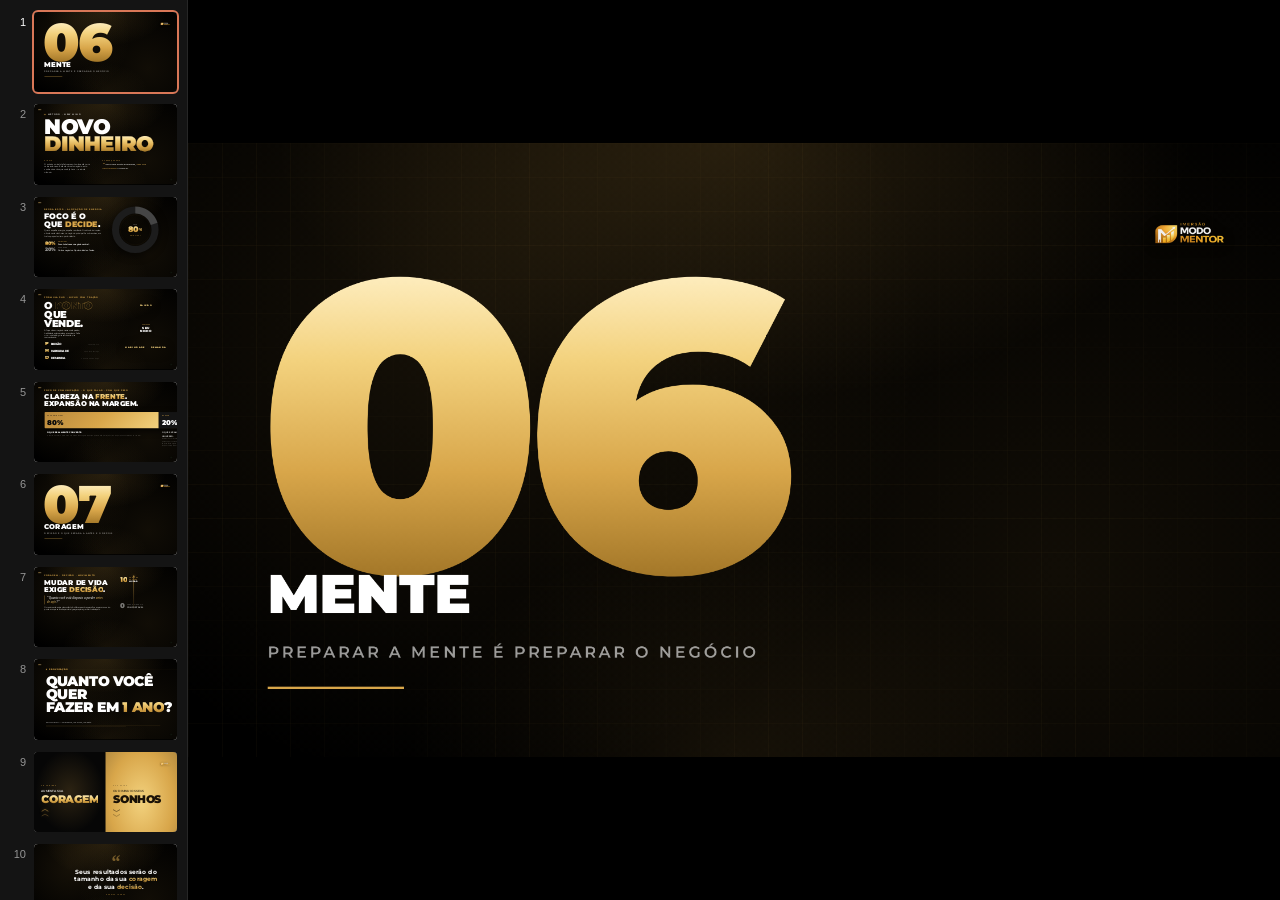
==== Modo Mentor - Bloco Mente e Coragem.html @ c2dcf956 "feat: migra para novo formato Canva (42 slides, raiz plana) - Novo deck principal: Modo Mentor - Dec" ====
<!doctype html>
<html lang="pt-br" data-brand="modo">
<head>
  <meta charset="utf-8">
  <meta name="viewport" content="width=device-width, initial-scale=1">
  <title>Modo Mentor · Bloco Mente + Coragem</title>
  <link rel="stylesheet" href="colors_and_type.css">
  <link rel="stylesheet" href="base-styles.css">
  <link rel="stylesheet" href="extra-styles.css">
  <script src="deck-stage.js"></script>
</head>
<body>

<deck-stage>

  <!-- ============================================================
       01 · SECTION DIVIDER 06 — MENTE
       ============================================================ -->
  <section class="section-div section-div-06" data-label="01 Mente — Divisor">
    <div class="bg-stage"></div>
    <div class="bg-circuit"></div>
    <div class="s-inner">
      <div class="num">06</div>
      <h2 class="label">MENTE</h2>
      <div class="sub">PREPARAR A MENTE É PREPARAR O NEGÓCIO</div>
      <div class="rule"></div>
    </div>
    <div class="chrome">
      <img class="chrome-mm" src="assets/logo-modo-mentor-transparent.png" alt="Modo Mentor">
      <img class="chrome-rt" src="assets/logo-rt-transparent.png" alt="RT">
    </div>
  </section>

  <!-- ============================================================
       02 · MÉTODO NEW MIND — type-led concept
       ============================================================ -->
  <section class="newmind" data-label="02 Método NEW MIND">
    <div class="bg-stage"></div>
    <div class="bg-circuit"></div>
    <div class="s-inner">
      <div class="stack">
        <div class="label-row">
          <span class="pip"></span>
          <span class="lab">MÉTODO · NEW MIND</span>
        </div>
        <h1 class="display">
          <span class="a">NOVO</span>
          <span class="b">DINHEIRO</span>
        </h1>
        <div class="meta">
          <div class="col">
            <span class="h">A IDEIA</span>
            <p>O próximo nível de faturamento não está num mercado novo. Está dentro do negócio e do conhecimento que você já tem — e ainda não viu.</p>
          </div>
          <div class="col">
            <span class="h">A FRASE QUE GUIA</span>
            <div class="quote">Para uma mente preparada, <span class="gold">tudo vira oportunidade</span> e negócio.</div>
          </div>
        </div>
      </div>
    </div>
    <div class="chrome">
      <img class="chrome-mm" src="assets/logo-modo-mentor-transparent.png" alt="Modo Mentor">
      <img class="chrome-rt" src="assets/logo-rt-transparent.png" alt="RT">
    </div>
  </section>

  <!-- ============================================================
       03 · REGRA 80/20 DO FOCO — donut
       ============================================================ -->
  <section class="donut-slide" data-label="03 Regra 80/20 — Foco">
    <div class="bg-stage"></div>
    <div class="bg-circuit"></div>
    <div class="s-inner">
      <div class="copy">
        <span class="eyebrow"><span>REGRA 80/20</span><span class="dot">·</span><span>ALOCAÇÃO DE ENERGIA</span></span>
        <h2>FOCO É O QUE <span class="accent">DECIDE</span>.</h2>
        <p class="lead-p">Quem espalha energia, espalha resultado. O método é simples: oito de cada dez horas, no negócio principal. As outras duas, em tudo que pode virar oportunidade.</p>
        <div class="legend">
          <div class="leg gold-row">
            <div class="pct">80%</div>
            <div class="body">
              <span class="k">PRINCIPAL</span>
              <span class="v">Foco total no seu negócio central.</span>
            </div>
          </div>
          <div class="leg muted-row">
            <div class="pct">20%</div>
            <div class="body">
              <span class="k">EXPANSÃO</span>
              <span class="v">Outros negócios. Oportunidades. Testes.</span>
            </div>
          </div>
        </div>
      </div>
      <div class="visual">
        <svg viewBox="0 0 200 200" aria-hidden="true">
          <defs>
            <linearGradient id="goldDonut" x1="0" y1="0" x2="0" y2="1">
              <stop offset="0%" stop-color="#f3d27e"/>
              <stop offset="55%" stop-color="#d8a64a"/>
              <stop offset="100%" stop-color="#a07426"/>
            </linearGradient>
            <filter id="donutGlow" x="-30%" y="-30%" width="160%" height="160%">
              <feGaussianBlur stdDeviation="2" result="b"/>
              <feMerge><feMergeNode in="b"/><feMergeNode in="SourceGraphic"/></feMerge>
            </filter>
          </defs>
          <!-- background track -->
          <circle cx="100" cy="100" r="78" fill="none" stroke="#1c1c1c" stroke-width="28"/>
          <!-- 20% segment (muted) -->
          <circle cx="100" cy="100" r="78" fill="none"
                  stroke="rgba(255,255,255,0.18)" stroke-width="28"
                  stroke-dasharray="98.02 392.08"
                  transform="rotate(-90 100 100)"
                  stroke-linecap="butt"/>
          <!-- 80% segment (gold) -->
          <circle cx="100" cy="100" r="78" fill="none"
                  stroke="url(#goldDonut)" stroke-width="28"
                  stroke-dasharray="392.08 490.10"
                  stroke-dashoffset="-98.02"
                  transform="rotate(-90 100 100)"
                  stroke-linecap="butt"
                  filter="url(#donutGlow)"/>
          <!-- inner hairline ring -->
          <circle cx="100" cy="100" r="60" fill="none" stroke="rgba(216,166,74,0.25)" stroke-width="0.5"/>
        </svg>
        <div class="center-label">
          <span class="small">FOCO</span>
          <span class="big">80<span style="font-size:0.5em;vertical-align:0.3em">%</span></span>
          <span class="tag">PRINCIPAL</span>
        </div>
      </div>
    </div>
    <div class="chrome">
      <img class="chrome-mm" src="assets/logo-modo-mentor-transparent.png" alt="Modo Mentor">
      <img class="chrome-rt" src="assets/logo-rt-transparent.png" alt="RT">
    </div>
  </section>

  <!-- ============================================================
       04 · FÓRMULA PHD — Venn diagram
       ============================================================ -->
  <section class="phd" data-label="04 Fórmula PHD">
    <div class="bg-stage"></div>
    <div class="bg-circuit"></div>
    <div class="s-inner">
      <div class="copy">
        <span class="eyebrow"><span>FÓRMULA PHD</span><span class="dot">·</span><span>NICHO COM TRAÇÃO</span></span>
        <h2>O <span class="stroke">PONTO</span><br>QUE VENDE.</h2>
        <p class="sub">A força do seu negócio nasce onde paixão, habilidade e demanda se encontram. Falta um — vira hobby, vira sofrimento, vira mercado vazio.</p>
        <div class="triplet">
          <div class="row">
            <span class="letter">P</span>
            <span class="word">Paixão</span>
            <span class="gloss">o que te move</span>
          </div>
          <div class="row">
            <span class="letter">H</span>
            <span class="word">Habilidade</span>
            <span class="gloss">o que você entrega</span>
          </div>
          <div class="row">
            <span class="letter">D</span>
            <span class="word">Demanda</span>
            <span class="gloss">o que o mercado paga</span>
          </div>
        </div>
      </div>
      <div class="visual">
        <svg viewBox="-60 -20 720 680" aria-hidden="true">
          <defs>
            <radialGradient id="phdGoldFill" cx="50%" cy="50%" r="50%">
              <stop offset="0%" stop-color="rgba(243,210,126,0.30)"/>
              <stop offset="100%" stop-color="rgba(216,166,74,0.05)"/>
            </radialGradient>
            <linearGradient id="phdStroke" x1="0" y1="0" x2="0" y2="1">
              <stop offset="0%" stop-color="#f3d27e"/>
              <stop offset="100%" stop-color="#a07426"/>
            </linearGradient>
            <radialGradient id="centerGlow" cx="50%" cy="50%" r="50%">
              <stop offset="0%" stop-color="rgba(243,210,126,0.55)"/>
              <stop offset="60%" stop-color="rgba(216,166,74,0.15)"/>
              <stop offset="100%" stop-color="rgba(216,166,74,0)"/>
            </radialGradient>
          </defs>
          <!-- ambient glow center -->
          <circle cx="300" cy="320" r="160" fill="url(#centerGlow)"/>
          <!-- three overlapping circles -->
          <g fill="url(#phdGoldFill)" stroke="url(#phdStroke)" stroke-width="1.8" opacity="0.95">
            <!-- top: Paixão -->
            <circle cx="300" cy="225" r="170"/>
            <!-- bottom left: Habilidade -->
            <circle cx="218" cy="370" r="170"/>
            <!-- bottom right: Demanda -->
            <circle cx="382" cy="370" r="170"/>
          </g>
          <!-- labels on each lobe -->
          <g font-family="Montserrat, sans-serif" font-weight="900" text-anchor="middle">
            <text x="300" y="32" fill="#f3d27e" font-size="28" letter-spacing="4">PAIXÃO</text>
            <text x="40" y="570" fill="#f3d27e" font-size="28" letter-spacing="4" text-anchor="start">HABILIDADE</text>
            <text x="560" y="570" fill="#f3d27e" font-size="28" letter-spacing="4" text-anchor="end">DEMANDA</text>
          </g>
          <!-- connector lines from labels to lobes -->
          <g stroke="rgba(216,166,74,0.4)" stroke-width="1" fill="none">
            <path d="M300 50 L300 80"/>
            <path d="M115 555 L165 480"/>
            <path d="M485 555 L435 480"/>
          </g>
          <!-- center dot -->
          <circle cx="300" cy="320" r="6" fill="#f3d27e">
            <animate attributeName="r" values="4;7;4" dur="2.4s" repeatCount="indefinite"/>
          </circle>
        </svg>
        <div class="center-tag">
          <div class="k">PONTO PHD</div>
          <div class="v">SEU<br>NICHO</div>
        </div>
      </div>
    </div>
    <div class="chrome">
      <img class="chrome-mm" src="assets/logo-modo-mentor-transparent.png" alt="Modo Mentor">
      <img class="chrome-rt" src="assets/logo-rt-transparent.png" alt="RT">
    </div>
  </section>

  <!-- ============================================================
       05 · FOCO DE COMUNICAÇÃO 80/20 — split bar
       ============================================================ -->
  <section class="split80" data-label="05 Foco de Comunicação">
    <div class="bg-stage"></div>
    <div class="bg-circuit"></div>
    <div class="s-inner">
      <span class="eyebrow"><span>FOCO DE COMUNICAÇÃO</span><span class="dot">·</span><span>O QUE FALAR · COM QUE PESO</span></span>
      <h2 class="headline headline--sm" style="margin:18px 0 0">CLAREZA NA <span class="gold">FRENTE</span>.<br>EXPANSÃO NA MARGEM.</h2>
      <div class="bar-row">
        <div class="seg lg">
          <span class="lab">PESO PRINCIPAL</span>
          <span class="pct">80%</span>
        </div>
        <div class="seg sm">
          <span class="lab">MARGEM</span>
          <span class="pct">20%</span>
        </div>
      </div>
      <div class="legend-row">
        <div class="item lg">
          <span class="name">O que realmente converte.</span>
          <p>A oferta, o avatar, a promessa, o método. Mensagem repetida, postura firme, direção clara. É aqui que a autoridade se constrói.</p>
        </div>
        <div class="item sm">
          <span class="name">O que expande o universo.</span>
          <p>Bastidores, variações, novas pautas, oportunidades adjacentes. Margem para respirar, sem perder o eixo.</p>
        </div>
      </div>
    </div>
    <div class="chrome">
      <img class="chrome-mm" src="assets/logo-modo-mentor-transparent.png" alt="Modo Mentor">
      <img class="chrome-rt" src="assets/logo-rt-transparent.png" alt="RT">
    </div>
  </section>

  <!-- ============================================================
       06 · SECTION DIVIDER 07 — CORAGEM
       ============================================================ -->
  <section class="section-div section-div-07" data-label="06 Coragem — Divisor">
    <div class="bg-stage"></div>
    <div class="bg-circuit"></div>
    <div class="s-inner">
      <div class="num">07</div>
      <h2 class="label">CORAGEM</h2>
      <div class="sub">DECISÃO É O QUE SEPARA A ANTES E O DEPOIS</div>
      <div class="rule"></div>
    </div>
    <div class="chrome">
      <img class="chrome-mm" src="assets/logo-modo-mentor-transparent.png" alt="Modo Mentor">
      <img class="chrome-rt" src="assets/logo-rt-transparent.png" alt="RT">
    </div>
  </section>

  <!-- ============================================================
       07 · CORAGEM, DECISÃO E MOVIMENTO — eixo 0/10
       ============================================================ -->
  <section class="axis-slide" data-label="07 Coragem, Decisão e Movimento">
    <div class="bg-stage"></div>
    <div class="bg-circuit"></div>
    <div class="s-inner">
      <div class="copy">
        <span class="eyebrow"><span>CORAGEM · DECISÃO · MOVIMENTO</span></span>
        <h2>MUDAR DE VIDA<br>EXIGE <span class="gold">DECISÃO</span>.</h2>
        <p class="prov">“Quanto você está disposto a perder <span class="gold">antes de agir</span>?”</p>
        <p class="sub">O crescimento exige desconforto. A diferença entre quem fica e quem move é o ponto em que se aceita perder algo agora para ganhar tudo depois.</p>
      </div>
      <div class="axis">
        <div class="rail">
          <div class="tick top">
            <div class="num">10</div>
            <div class="stack">
              <span class="tag">PONTO DE DECISÃO</span>
              <span class="lab">MUDAR</span>
            </div>
          </div>
          <div class="tick bot">
            <div class="num">0</div>
            <div class="stack">
              <span class="tag">ZONA DE INÉRCIA</span>
              <span class="lab">CONFORTÁVEL</span>
            </div>
          </div>
        </div>
      </div>
    </div>
    <div class="chrome">
      <img class="chrome-mm" src="assets/logo-modo-mentor-transparent.png" alt="Modo Mentor">
      <img class="chrome-rt" src="assets/logo-rt-transparent.png" alt="RT">
    </div>
  </section>

  <!-- ============================================================
       08 · PROVOCAÇÃO — slide interativo minimalista
       ============================================================ -->
  <section class="provoke" data-label="08 Provocação — 1 ano">
    <div class="bg-stage"></div>
    <div class="bg-circuit"></div>
    <div class="s-inner">
      <div class="top-row">
        <span class="pip"></span>
        <span class="lab">PROVOCAÇÃO</span>
        <span class="rule"></span>
      </div>
      <h2>QUANTO VOCÊ QUER<br>FAZER EM <span class="gold">1 ANO</span>?</h2>
      <div class="write">
        <span class="hint">Escreva aqui — em número, em verbo, em data.</span>
        <div class="line"></div>
        <div class="line short"></div>
      </div>
    </div>
    <div class="chrome">
      <img class="chrome-mm" src="assets/logo-modo-mentor-transparent.png" alt="Modo Mentor">
      <img class="chrome-rt" src="assets/logo-rt-transparent.png" alt="RT">
    </div>
  </section>

  <!-- ============================================================
       09 · CORAGEM × SONHOS — split
       ============================================================ -->
  <section class="coragem-sonhos" data-label="09 Coragem × Sonhos">
    <div class="s-inner">
      <div class="panel left">
        <span class="tag">UM CAMINHO</span>
        <span class="verb">Aumenta sua</span>
        <h2 class="word">CORAGEM</h2>
        <div class="arrows" aria-hidden="true">
          <svg viewBox="0 0 64 32" fill="none" xmlns="http://www.w3.org/2000/svg">
            <path d="M4 22 L32 6 L60 22" stroke="currentColor" stroke-width="4" stroke-linecap="square" stroke-linejoin="miter"/>
          </svg>
          <svg viewBox="0 0 64 32" fill="none" xmlns="http://www.w3.org/2000/svg" style="opacity:0.6">
            <path d="M4 22 L32 6 L60 22" stroke="currentColor" stroke-width="4" stroke-linecap="square" stroke-linejoin="miter"/>
          </svg>
        </div>
      </div>
      <div class="panel right">
        <span class="tag">OU O OUTRO</span>
        <span class="verb">Ou diminui os seus</span>
        <h2 class="word">SONHOS</h2>
        <div class="arrows" aria-hidden="true">
          <svg viewBox="0 0 64 32" fill="none" xmlns="http://www.w3.org/2000/svg">
            <path d="M4 10 L32 26 L60 10" stroke="currentColor" stroke-width="4" stroke-linecap="square" stroke-linejoin="miter"/>
          </svg>
          <svg viewBox="0 0 64 32" fill="none" xmlns="http://www.w3.org/2000/svg" style="opacity:0.6">
            <path d="M4 10 L32 26 L60 10" stroke="currentColor" stroke-width="4" stroke-linecap="square" stroke-linejoin="miter"/>
          </svg>
        </div>
      </div>
      <div class="divider"></div>
    </div>
    <div class="chrome">
      <img class="chrome-mm" src="assets/logo-modo-mentor-transparent.png" alt="Modo Mentor">
      <img class="chrome-rt" src="assets/logo-rt-transparent.png" alt="RT">
    </div>
  </section>

  <!-- ============================================================
       10 · QUOTE FINAL — Resultado = Coragem + Decisão
       ============================================================ -->
  <section class="quote quote-coragem" data-label="10 Quote — Resultados">
    <div class="bg-stage"></div>
    <div class="bg-circuit"></div>
    <div class="s-inner">
      <div class="marks">“</div>
      <blockquote>Seus resultados serão do<br>tamanho da sua <span class="gold">coragem</span><br>e da sua <span class="gold">decisão</span>.</blockquote>
      <div class="attr">RODRIGO THOMAZ</div>
    </div>
    <div class="chrome">
      <img class="chrome-mm" src="assets/logo-modo-mentor-transparent.png" alt="Modo Mentor">
      <img class="chrome-rt" src="assets/logo-rt-transparent.png" alt="RT">
    </div>
  </section>

</deck-stage>

</body>
</html>
---- colors_and_type.css ----
/* =========================================================
   RT MENTORING — Color & Type Tokens
   Authority. Direct. Premium. Results-oriented.
   ========================================================= */

/* ---------- WEB FONTS ---------- */
@font-face {
  font-family: "Montserrat";
  src: url("./fonts/Montserrat-Light.ttf") format("truetype");
  font-weight: 300;
  font-style: normal;
  font-display: swap;
}
@font-face {
  font-family: "Montserrat";
  src: url("./fonts/Montserrat-Regular.ttf") format("truetype");
  font-weight: 400;
  font-style: normal;
  font-display: swap;
}
@font-face {
  font-family: "Montserrat";
  src: url("./fonts/Montserrat-Italic.ttf") format("truetype");
  font-weight: 400;
  font-style: italic;
  font-display: swap;
}
@font-face {
  font-family: "Montserrat";
  src: url("./fonts/Montserrat-Medium.ttf") format("truetype");
  font-weight: 500;
  font-style: normal;
  font-display: swap;
}
@font-face {
  font-family: "Montserrat";
  src: url("./fonts/Montserrat-SemiBold.ttf") format("truetype");
  font-weight: 600;
  font-style: normal;
  font-display: swap;
}
@font-face {
  font-family: "Montserrat";
  src: url("./fonts/Montserrat-Bold.ttf") format("truetype");
  font-weight: 700;
  font-style: normal;
  font-display: swap;
}
@font-face {
  font-family: "Montserrat";
  src: url("./fonts/Montserrat-BoldItalic.ttf") format("truetype");
  font-weight: 700;
  font-style: italic;
  font-display: swap;
}
@font-face {
  font-family: "Montserrat";
  src: url("./fonts/Montserrat-ExtraBold.ttf") format("truetype");
  font-weight: 800;
  font-style: normal;
  font-display: swap;
}
@font-face {
  font-family: "Montserrat";
  src: url("./fonts/Montserrat-Black.ttf") format("truetype");
  font-weight: 900;
  font-style: normal;
  font-display: swap;
}

/* The premium workbook cover ("Modo Mentor") uses a flared
   high-contrast serif. We pair Cormorant Garamond from Google
   Fonts as the nearest CDN match for that title style. Flag
   this to the designer if the official serif is named. */
@import url("https://fonts.googleapis.com/css2?family=Cormorant+Garamond:ital,wght@0,500;0,600;0,700;1,500&display=swap");

/* =========================================================
   COLOR SYSTEM
   The world is mostly black. Gold is reserved for the
   thing that matters. White is the voice. Green is the
   "Modo Mentor" mark.
   ========================================================= */
:root {
  /* ----- Brand core ----- */
  --rt-gold-100: #f7ebcf;       /* highlight, low-emphasis bg tint */
  --rt-gold-200: #e6cf94;       /* hover lift on gold */
  --rt-gold-400: #c9a35a;       /* primary gold — text & accents on dark */
  --rt-gold-500: #b8924f;       /* RT monogram, primary accents */
  --rt-gold-600: #8f6f36;       /* pressed / shadow side of gold */
  --rt-gold-700: #5e4720;       /* deep gold, used on light bg */

  /* ----- Onyx / surface ----- */
  --rt-black:     #000000;       /* full bleed, true black backgrounds */
  --rt-ink-900:   #0a0a0a;       /* primary dark surface */
  --rt-ink-800:   #141414;       /* card on black */
  --rt-ink-700:   #1f1f1f;       /* elevated card */
  --rt-ink-600:   #2a2a2a;       /* border on dark */
  --rt-ink-500:   #3d3d3d;       /* divider on dark */
  --rt-ink-400:   #6b6b6b;       /* low-emphasis text on dark */
  --rt-ink-300:   #9a9a9a;       /* secondary text on dark */
  --rt-ink-200:   #cfcfcf;       /* tertiary text on dark */
  --rt-ink-100:   #efefef;       /* near-white */
  --rt-white:     #ffffff;

  /* ----- RT Mentoring forest (PRIMARY brand color for the mentorship brand) ----- */
  --rt-forest-950: #081710;     /* full-bleed bg, near-black green */
  --rt-forest-900: #0c1f17;     /* primary canvas */
  --rt-forest-800: #112a1f;     /* primary surface */
  --rt-forest-700: #1a3a2b;     /* elevated card */
  --rt-forest-600: #2a5742;     /* border / accent */
  --rt-forest-500: #3e7a5d;     /* hover step / interactive */
  --rt-forest-300: #79b094;     /* soft accent on light contexts */
  --rt-forest-100: #cfe5d8;     /* tint */

  /* ----- Off-white paper (workbook interior, neutral light bg) ----- */
  --rt-paper:     #f5efe3;
  --rt-paper-2:   #ece4d3;

  /* ----- Semantic ----- */
  --rt-success: #2e8b57;
  --rt-warning: #d4a437;
  --rt-danger:  #b03a2e;
  --rt-info:    #4a6fa5;

  /* ----- Gradients ----- */
  --rt-gradient-gold:
    linear-gradient(180deg, #e6cf94 0%, #c9a35a 45%, #8f6f36 100%);
  --rt-gradient-gold-text:
    linear-gradient(180deg, #f5e2b0 0%, #c9a35a 60%, #8f6f36 100%);
  --rt-gradient-dark-vignette:
    radial-gradient(ellipse at center, rgba(0,0,0,0) 0%, rgba(0,0,0,0.85) 100%);
  --rt-gradient-stage-light:
    radial-gradient(ellipse 60% 80% at 50% 0%, rgba(201,163,90,0.18) 0%, rgba(0,0,0,0) 60%);
  --rt-gradient-forest-light:
    radial-gradient(ellipse 70% 90% at 50% 0%, rgba(201,163,90,0.16) 0%, rgba(0,0,0,0) 65%);

  /* =========================================================
     BRAND-SCOPED ROLE TOKENS
     Two brands live in this system:
       RT Mentoring  → mentorship brand. Canvas = forest. Accent = gold.
       Modo Mentor   → imersão (event) brand. Canvas = black. Accent = gold.
     Set [data-brand="rt"] or [data-brand="modo"] on the root to
     switch surfaces. Default = rt (mentorship).
     ========================================================= */
  --rt-mentoring-bg:        var(--rt-forest-900);
  --rt-mentoring-bg-1:      var(--rt-forest-800);
  --rt-mentoring-bg-2:      var(--rt-forest-700);
  --rt-mentoring-border:    rgba(201,163,90,0.22);
  --rt-mentoring-fg:        #ffffff;
  --rt-mentoring-accent:    var(--rt-gold-400);

  --modo-mentor-bg:         var(--rt-black);
  --modo-mentor-bg-1:       var(--rt-ink-900);
  --modo-mentor-bg-2:       var(--rt-ink-800);
  --modo-mentor-border:     var(--rt-ink-600);
  --modo-mentor-fg:         #ffffff;
  --modo-mentor-accent:     var(--rt-gold-400);

  /* ----- Default semantic role tokens (RT Mentoring brand = forest) ----- */
  --bg:           var(--rt-forest-900);
  --bg-1:         var(--rt-forest-800);
  --bg-2:         var(--rt-forest-700);
  --bg-3:         var(--rt-forest-600);
  --surface:      var(--rt-forest-700);
  --border:       rgba(201,163,90,0.22);
  --border-soft:  rgba(255,255,255,0.08);

  --fg:           var(--rt-white);
  --fg-1:         var(--rt-ink-100);
  --fg-2:         var(--rt-ink-200);   /* secondary copy on dark */
  --fg-3:         var(--rt-ink-300);   /* tertiary */
  --fg-muted:     var(--rt-ink-400);
  --accent:       var(--rt-gold-500);
  --accent-text:  var(--rt-gold-400);
  --on-accent:    var(--rt-black);
  --link:         var(--rt-gold-400);

  /* =========================================================
     RADII / SHADOW / SPACING
     ========================================================= */
  --r-xs: 2px;
  --r-sm: 4px;
  --r-md: 8px;
  --r-lg: 14px;
  --r-xl: 22px;
  --r-pill: 999px;

  --space-0: 0;
  --space-1: 4px;
  --space-2: 8px;
  --space-3: 12px;
  --space-4: 16px;
  --space-5: 24px;
  --space-6: 32px;
  --space-7: 48px;
  --space-8: 64px;
  --space-9: 96px;
  --space-10: 128px;

  --shadow-sm: 0 1px 2px rgba(0,0,0,0.4);
  --shadow-md: 0 8px 24px rgba(0,0,0,0.45);
  --shadow-lg: 0 24px 60px rgba(0,0,0,0.55);
  --shadow-gold-glow: 0 0 0 1px rgba(201,163,90,0.5), 0 8px 30px rgba(201,163,90,0.25);
  --inset-gold-line: inset 0 0 0 1px rgba(201,163,90,0.45);

  /* =========================================================
     TYPE SCALE
     Montserrat for everything UI. Display gets the heavy
     weights (700–900) and tight tracking, often UPPERCASE
     with positive letter-spacing for the "tagline" feel.
     ========================================================= */
  --font-sans: "Montserrat", "Helvetica Neue", Arial, sans-serif;
  --font-display: "Montserrat", "Helvetica Neue", Arial, sans-serif;
  --font-serif: "Cormorant Garamond", "Times New Roman", serif; /* premium workbook only */

  --fs-eyebrow: 12px;
  --fs-caption: 13px;
  --fs-body:    16px;
  --fs-lead:    18px;
  --fs-h6:      18px;
  --fs-h5:      22px;
  --fs-h4:      28px;
  --fs-h3:      36px;
  --fs-h2:      48px;
  --fs-h1:      64px;
  --fs-display: 96px;

  --lh-tight: 1.05;
  --lh-snug:  1.2;
  --lh-base:  1.5;
  --lh-loose: 1.7;

  --ls-display: -0.01em;
  --ls-tight:   -0.005em;
  --ls-body:    0;
  --ls-wide:    0.04em;
  --ls-wider:   0.12em;   /* the tagline eyebrow look */
}

/* =========================================================
   BRAND SCOPE OVERRIDES
   Drop [data-brand="modo"] on the root (or any subtree) to
   flip the canvas from RT-Mentoring-forest to Modo-Mentor-black.
   [data-brand="rt"] is the default and re-asserted for clarity.
   ========================================================= */
[data-brand="rt"] {
  --bg:        var(--rt-forest-900);
  --bg-1:      var(--rt-forest-800);
  --bg-2:      var(--rt-forest-700);
  --bg-3:      var(--rt-forest-600);
  --surface:   var(--rt-forest-700);
  --border:    rgba(201,163,90,0.22);
}
[data-brand="modo"] {
  --bg:        var(--rt-black);
  --bg-1:      var(--rt-ink-900);
  --bg-2:      var(--rt-ink-800);
  --bg-3:      var(--rt-ink-700);
  --surface:   var(--rt-ink-800);
  --border:    var(--rt-ink-600);
}

/* =========================================================
   SEMANTIC HTML BASE
   ========================================================= */
html, body {
  background: var(--bg);
  color: var(--fg);
  font-family: var(--font-sans);
  font-size: var(--fs-body);
  line-height: var(--lh-base);
  -webkit-font-smoothing: antialiased;
  text-rendering: optimizeLegibility;
}

/* Display — used for stage titles, hero claims */
.rt-display, h1.rt-display {
  font-family: var(--font-display);
  font-weight: 900;
  font-size: clamp(48px, 8vw, var(--fs-display));
  line-height: var(--lh-tight);
  letter-spacing: var(--ls-display);
  text-transform: uppercase;
}

/* Headings */
h1, .rt-h1 {
  font-family: var(--font-display);
  font-weight: 800;
  font-size: var(--fs-h1);
  line-height: var(--lh-tight);
  letter-spacing: var(--ls-tight);
  text-transform: uppercase;
  margin: 0;
}
h2, .rt-h2 {
  font-family: var(--font-display);
  font-weight: 800;
  font-size: var(--fs-h2);
  line-height: var(--lh-snug);
  letter-spacing: var(--ls-tight);
  text-transform: uppercase;
  margin: 0;
}
h3, .rt-h3 {
  font-family: var(--font-display);
  font-weight: 700;
  font-size: var(--fs-h3);
  line-height: var(--lh-snug);
  letter-spacing: 0;
  margin: 0;
}
h4, .rt-h4 {
  font-family: var(--font-sans);
  font-weight: 700;
  font-size: var(--fs-h4);
  line-height: var(--lh-snug);
  margin: 0;
}
h5, .rt-h5 {
  font-family: var(--font-sans);
  font-weight: 600;
  font-size: var(--fs-h5);
  line-height: var(--lh-snug);
  margin: 0;
}
h6, .rt-h6 {
  font-family: var(--font-sans);
  font-weight: 600;
  font-size: var(--fs-h6);
  line-height: var(--lh-snug);
  margin: 0;
}

/* Eyebrow — the wide-tracked, uppercase, gold accent line */
.rt-eyebrow {
  font-family: var(--font-sans);
  font-weight: 600;
  font-size: var(--fs-eyebrow);
  line-height: 1;
  letter-spacing: var(--ls-wider);
  text-transform: uppercase;
  color: var(--accent-text);
}

/* Body copy */
p, .rt-body {
  font-family: var(--font-sans);
  font-weight: 400;
  font-size: var(--fs-body);
  line-height: var(--lh-base);
  letter-spacing: var(--ls-body);
  color: var(--fg-2);
  text-wrap: pretty;
}
.rt-lead {
  font-size: var(--fs-lead);
  font-weight: 500;
  color: var(--fg-1);
  line-height: var(--lh-base);
}
.rt-caption {
  font-size: var(--fs-caption);
  color: var(--fg-3);
}

/* The premium serif — workbook covers only */
.rt-serif {
  font-family: var(--font-serif);
  font-weight: 600;
  letter-spacing: 0.01em;
}

/* Gold gradient text — for the headline word that carries the promise */
.rt-gold-text {
  background-image: var(--rt-gradient-gold-text);
  -webkit-background-clip: text;
  background-clip: text;
  color: transparent;
}

/* Links */
a {
  color: var(--link);
  text-decoration: none;
  transition: color 120ms ease, opacity 120ms ease;
}
a:hover { color: var(--rt-gold-200); }
a:active { opacity: 0.8; }

/* Selection */
::selection { background: var(--rt-gold-500); color: var(--rt-black); }
---- base-styles.css ----
/* =========================================================
   MODO MENTOR · Imersão — Stage deck styles
   1920x1080, black canvas, gold accents, big type.
   ========================================================= */
:root {
  --gold:        #d8a64a;   /* a hair warmer than the system gold — palco lights */
  --gold-2:      #f3d27e;
  --gold-3:      #a07426;
  --gold-grad:   linear-gradient(180deg, #f3d27e 0%, #d8a64a 55%, #a07426 100%);
  --gold-text-grad: linear-gradient(180deg, #fff0c6 0%, #f3d27e 30%, #d8a64a 65%, #a07426 100%);
  --ink:         #0a0a0a;
  --ink-2:       #141414;
  --ink-3:       #1c1c1c;
  --paper:       #efe8d8;

  --font: "Montserrat", "Helvetica Neue", Arial, sans-serif;
  --serif: "Cormorant Garamond", "Times New Roman", serif;
}

/* deck stage host */
deck-stage { background: #000; }

/* Every slide is 1920x1080 and uses Montserrat. */
deck-stage > section {
  width: 1920px;
  height: 1080px;
  background: #000;
  color: #fff;
  font-family: var(--font);
  position: relative;
  overflow: hidden;
  display: flex;
}

/* ----- Shared circuit-board / stage-light texture ----- */
.bg-stage,
.bg-circuit {
  position: absolute; inset: 0; z-index: 0;
  pointer-events: none;
}
.bg-stage {
  background:
    radial-gradient(ellipse 70% 70% at 50% 0%, rgba(216,166,74,0.16) 0%, rgba(0,0,0,0) 60%),
    radial-gradient(ellipse 50% 60% at 50% 100%, rgba(216,166,74,0.08) 0%, rgba(0,0,0,0) 60%);
}
.bg-circuit {
  background-image:
    linear-gradient(rgba(216,166,74,0.04) 1px, transparent 1px),
    linear-gradient(90deg, rgba(216,166,74,0.04) 1px, transparent 1px),
    radial-gradient(circle at 25% 30%, rgba(216,166,74,0.10) 0%, rgba(0,0,0,0) 50%),
    radial-gradient(circle at 80% 70%, rgba(216,166,74,0.08) 0%, rgba(0,0,0,0) 55%);
  background-size: 60px 60px, 60px 60px, 100% 100%, 100% 100%;
}
.bg-photo {
  position: absolute; inset: 0; z-index: 0;
  background-size: cover; background-position: center;
  filter: saturate(0.95);
}
.bg-photo--dim::after {
  content: ""; position: absolute; inset: 0;
  background:
    linear-gradient(180deg, rgba(0,0,0,0.4) 0%, rgba(0,0,0,0.55) 50%, rgba(0,0,0,0.85) 100%);
}
.bg-photo--vignette::after {
  content: ""; position: absolute; inset: 0;
  background:
    radial-gradient(ellipse 80% 80% at 50% 50%, rgba(0,0,0,0) 0%, rgba(0,0,0,0.8) 100%);
}

/* ----- Slide-local layout containers ----- */
.s-inner {
  position: relative; z-index: 1;
  flex: 1; display: flex; flex-direction: column;
  padding: 120px 140px;
  width: 100%;
}
.s-center { justify-content: center; align-items: center; text-align: center; }
.s-bottom { justify-content: flex-end; }
.s-split  { display: grid; grid-template-columns: 1fr 1fr; align-items: center; gap: 80px; padding: 100px 140px; }

/* ----- Slide chrome — brand marks on every slide ----- */
.chrome {
  position: absolute; inset: 0; pointer-events: none; z-index: 6;
}
.chrome .chrome-mm {
  position: absolute;
  left: 56px; top: 44px;
  height: 64px; width: auto;
  opacity: 0.95;
  filter: drop-shadow(0 4px 12px rgba(0,0,0,0.5));
}
.chrome .chrome-rt {
  position: absolute;
  right: 56px; bottom: 44px;
  height: 44px; width: auto;
  opacity: 0.55;
  filter: drop-shadow(0 2px 6px rgba(0,0,0,0.4));
}
/* Hide chrome on slides whose composition already centers a hero brand mark */
.cover-logo .chrome,
.thanks .chrome { display: none; }
/* Cover photo: show MM logo, but pin it to the TOP-RIGHT (over the dark sky area) */
.cover-photo .chrome .chrome-mm {
  left: auto; right: 80px; top: 60px;
  height: 200px;
}
.cover-photo .chrome .chrome-rt { display: none; }
/* Promessa slide 14 (TIPOS DE PROMESSA): match slide-8 treatment — Modo Mentor lockup top-right, large */
.promessa .chrome .chrome-mm {
  left: auto; right: 80px; top: 60px;
  height: 200px;
}
.promessa .chrome .chrome-rt { display: none; }

/* Section divider "03 ESTEIRA" (slide 17): Modo Mentor lockup top-right, 200px */
deck-stage > section:nth-child(17) .chrome .chrome-mm {
  left: auto !important; right: 80px !important; top: 60px !important;
  bottom: auto !important;
  transform: none !important;
  height: 200px !important;
}
deck-stage > section:nth-child(17) .chrome .chrome-rt { display: none; }

/* ICP Matrix slide 12: mirror slide-3 treatment */
deck-stage > section:nth-child(12) .chrome .chrome-mm {
  left: 50%; top: auto; bottom: -20px;
  right: auto;
  transform: translateX(-50%);
  height: 240px;
}
deck-stage > section:nth-child(12) .chrome .chrome-rt { display: none; }

/* Quote slide 15 (mente preparada): mirror slide-3 treatment */
deck-stage > section:nth-child(15) .chrome .chrome-mm {
  left: 50%; top: auto; bottom: -20px;
  right: auto;
  transform: translateX(-50%);
  height: 240px;
}
deck-stage > section:nth-child(15) .chrome .chrome-rt { display: none; }

/* Section divider slide 14 (PROMESSA): match slide-1 treatment */
deck-stage > section:nth-child(14) .chrome .chrome-mm {
  left: auto; right: 80px; top: 60px;
  bottom: auto;
  transform: none;
  height: 200px;
}
deck-stage > section:nth-child(14) .chrome .chrome-rt { display: none; }

/* Quote slide 13 (Schwartz): mirror slide-3 treatment — Modo Mentor lockup centered along bottom */
deck-stage > section:nth-child(13) .chrome .chrome-mm {
  left: 50%; top: auto; bottom: -20px;
  right: auto;
  transform: translateX(-50%);
  height: 240px;
}
deck-stage > section:nth-child(13) .chrome .chrome-rt { display: none; }

/* Niche2 (slide 11): mirror slide-3 treatment */
.niche2 .chrome .chrome-mm {
  left: 50%; top: auto; bottom: -20px;
  transform: translateX(-50%);
  height: 240px;
}
.niche2 .chrome .chrome-rt { display: none; }

/* Bridge-photo (slide 20 — PONTE V2): Modo Mentor lockup top-right, 200px (slide-1 treatment) */
.bridge-photo .chrome .chrome-mm {
  left: auto !important; right: 80px !important; top: 60px !important;
  bottom: auto !important;
  transform: none !important;
  height: 200px !important;
}
.bridge-photo .chrome .chrome-rt { display: none; }

/* Slide 16 (Quote MENTE PREPARADA): Modo Mentor lockup centered along bottom (slide-3 treatment) */
deck-stage > section:nth-child(16) .chrome .chrome-mm {
  left: 50% !important; right: auto !important; top: auto !important; bottom: -20px !important;
  transform: translateX(-50%) !important;
  height: 240px !important;
}
deck-stage > section:nth-child(16) .chrome .chrome-rt { display: none; }

/* Pitch slide 24 (PITCH DE ELEVADOR): Modo Mentor lockup centered along bottom (slide-3 treatment) */
.pitch .chrome .chrome-mm {
  left: 50% !important; right: auto !important; top: auto !important; bottom: -20px !important;
  transform: translateX(-50%) !important;
  height: 240px !important;
}
.pitch .chrome .chrome-rt { display: none; }

/* Threeps slide 23 (Instagram 3Ps): Modo Mentor lockup centered along bottom (slide-3 treatment) */
.threeps .chrome .chrome-mm {
  left: 50% !important; right: auto !important; top: auto !important; bottom: -20px !important;
  transform: translateX(-50%) !important;
  height: 240px !important;
}
.threeps .chrome .chrome-rt { display: none; }

/* Section divider slide 22 (AUTORIDADE): Modo Mentor lockup top-right, 200px */
deck-stage > section:nth-child(22) .chrome .chrome-mm {
  left: auto !important; right: 80px !important; top: 60px !important;
  bottom: auto !important;
  transform: none !important;
  height: 200px !important;
}
deck-stage > section:nth-child(22) .chrome .chrome-rt { display: none; }

/* Quote slide 21 (RASTROS): Modo Mentor lockup centered along bottom (slide-3 treatment) */
deck-stage > section:nth-child(21) .chrome .chrome-mm {
  left: 50% !important; right: auto !important; top: auto !important; bottom: -20px !important;
  transform: translateX(-50%) !important;
  height: 240px !important;
}
deck-stage > section:nth-child(21) .chrome .chrome-rt { display: none; }

/* Bridge (slide 19 — TRAVESSIA): Modo Mentor lockup centered along bottom (slide-3 treatment) */
.bridge .chrome .chrome-mm {
  left: 50%; right: auto; top: auto; bottom: -20px;
  transform: translateX(-50%);
  height: 240px;
}
.bridge .chrome .chrome-rt { display: none; }

/* Ladder (slide 18 — 5-product esteira): Modo Mentor lockup centered along bottom (slide-3 treatment) */
.ladder .chrome .chrome-mm {
  left: 50%; right: auto; top: auto; bottom: -20px;
  transform: translateX(-50%);
  height: 240px;
}
.ladder .chrome .chrome-rt { display: none; }

/* Dialog2 (slide 10): Modo Mentor lockup centered along bottom (slide-3 treatment) */
.dialog2 .chrome .chrome-mm {
  left: 50%; right: auto; top: auto; bottom: -20px;
  transform: translateX(-50%);
  height: 240px;
}
.dialog2 .chrome .chrome-rt { display: none; }

/* Statement slide 9 (O QUE É AVATAR): mirror slide-3 treatment */
deck-stage > section:nth-child(9) .chrome .chrome-mm {
  left: 50%; top: auto; bottom: -20px;
  transform: translateX(-50%);
  height: 240px;
}
deck-stage > section:nth-child(9) .chrome .chrome-rt { display: none; }

/* Section divider slide 8 (AVATAR): match slide-1 treatment */
deck-stage > section:nth-child(8) .chrome .chrome-mm {
  left: auto; right: 80px; top: 60px;
  height: 200px;
}
deck-stage > section:nth-child(8) .chrome .chrome-rt { display: none; }

/* Ambiência (slide 7): Modo Mentor lockup bottom, horizontally centered with the text column */
.ambiencia .chrome .chrome-mm {
  left: 380px; right: auto; top: auto; bottom: 40px;
  transform: translateX(-50%);
  height: 200px;
}
.ambiencia .chrome .chrome-rt { display: none; }

/* Statement (slide 6 only): mirror slide-3 treatment — Modo Mentor lockup centered along bottom */
deck-stage > section:nth-child(6) .chrome .chrome-mm {
  left: 50%; top: auto; bottom: -20px;
  transform: translateX(-50%);
  height: 240px;
}
deck-stage > section:nth-child(6) .chrome .chrome-rt { display: none; }

/* Bio (slide 5): mirror slide-1 treatment — Modo Mentor lockup top-right, large */
.bio .chrome .chrome-mm {
  left: auto; right: 80px; top: 60px;
  height: 200px;
}
.bio .chrome .chrome-rt { display: none; }

/* Manifesto: mirror slide-3 treatment — place Modo Mentor lockup centered along bottom */
.manifesto .chrome .chrome-mm {
  left: 50%; top: auto; bottom: -20px;
  transform: translateX(-50%);
  height: 240px;
}
.manifesto .chrome .chrome-rt { display: none; }

/* Cover type: hero "MODO / MENTOR" type stack; place Modo Mentor lockup centered along the bottom edge */
.cover-type .chrome .chrome-mm {
  display: block;
  left: 50%; top: auto; bottom: -20px;
  transform: translateX(-50%);
  height: 240px;
}
.cover-type .chrome .chrome-rt { display: none; }

/* ----- Legacy .bug — kept off in case any slide still references it ----- */
.bug { display: none; }

/* ----- Type primitives ----- */
.eyebrow {
  font-size: 24px; letter-spacing: 0.34em; text-transform: uppercase;
  color: var(--gold); font-weight: 700;
  display: inline-flex; gap: 18px; align-items: center;
}
.eyebrow .dot { color: var(--gold); }
.headline {
  font-family: var(--font);
  font-weight: 900;
  font-size: 168px; line-height: 0.92;
  letter-spacing: -0.015em;
  text-transform: uppercase;
  margin: 0;
}
.headline--md { font-size: 124px; }
.headline--sm { font-size: 96px; }
.gold {
  background-image: var(--gold-text-grad);
  -webkit-background-clip: text; background-clip: text; color: transparent;
}
.lead {
  font-size: 36px; line-height: 1.4; color: rgba(255,255,255,0.82);
  max-width: 1280px; margin: 0;
  font-weight: 400;
}
.kicker {
  font-size: 18px; letter-spacing: 0.24em; text-transform: uppercase;
  color: rgba(255,255,255,0.5); font-weight: 600;
}

/* ============================================================
   SLIDE TYPES
   ============================================================ */

/* COVER · variant 1: big photo */
.cover-photo .s-inner {
  justify-content: flex-end;
  padding: 100px 140px 160px;
}
.cover-photo .meta {
  display: flex; gap: 24px; align-items: center;
  margin-top: 32px;
  font-size: 22px; letter-spacing: 0.18em; text-transform: uppercase;
  color: rgba(255,255,255,0.7); font-weight: 600;
}
.cover-photo .meta .dot { color: var(--gold); }

/* COVER · variant 2: logo-led */
.cover-logo .s-inner { justify-content: center; align-items: center; text-align: center; gap: 56px; }
.cover-logo img.lockup {
  height: 780px; width: auto; max-width: 90%;
  filter: drop-shadow(0 32px 64px rgba(0,0,0,0.7));
  image-rendering: -webkit-optimize-contrast;
}
.cover-logo .promise {
  font-size: 40px; letter-spacing: 0.18em; text-transform: uppercase;
  color: var(--gold); font-weight: 700;
  display: inline-flex; gap: 32px;
}
.cover-logo .promise .dot { color: rgba(255,255,255,0.4); }

/* COVER · variant 3: type-led */
.cover-type .s-inner { justify-content: center; align-items: stretch; padding: 100px 140px; }
.cover-type .stack { display: flex; flex-direction: column; align-items: center; gap: 0; }
.cover-type .word {
  font-size: 360px; font-weight: 900; line-height: 0.88;
  text-transform: uppercase; letter-spacing: -0.025em;
  text-align: center;
}
.cover-type .word--outline {
  color: transparent;
  -webkit-text-stroke: 2px var(--gold);
}
.cover-type .rule {
  width: 60%; height: 2px; margin: 32px 0;
  background: var(--gold-grad);
}
.cover-type .tagline {
  font-size: 28px; letter-spacing: 0.34em; text-transform: uppercase;
  color: rgba(255,255,255,0.75); font-weight: 600;
  text-align: center; margin-top: 24px;
}

/* MANIFESTO · big serif quote */
.manifesto .s-inner { justify-content: center; align-items: center; text-align: center; }
.manifesto blockquote {
  font-family: var(--serif);
  font-weight: 500; font-style: italic;
  font-size: 96px; line-height: 1.15;
  margin: 0; max-width: 1500px;
  color: #fff;
}
.manifesto blockquote .gold {
  font-style: italic;
}
.manifesto .attr {
  margin-top: 56px;
  font-size: 18px; letter-spacing: 0.34em; text-transform: uppercase;
  color: var(--gold); font-weight: 700;
}

/* BIO · portrait + bullets */
.bio.s-split { padding: 100px 140px; }
.bio .photo {
  width: 100%; aspect-ratio: 4 / 5;
  background-size: cover; background-position: center;
  border-radius: 16px;
  box-shadow: 0 40px 80px rgba(0,0,0,0.6), 0 0 0 1px rgba(216,166,74,0.3);
}
.bio .body { display: flex; flex-direction: column; gap: 24px; }
.bio .body h2 {
  font-family: var(--font); font-weight: 900;
  font-size: 96px; line-height: 0.95;
  text-transform: uppercase; letter-spacing: -0.01em;
  margin: 0;
}
.bio .body .role {
  font-size: 22px; letter-spacing: 0.20em; text-transform: uppercase;
  color: var(--gold); font-weight: 700;
}
.bio .body p {
  font-size: 24px; line-height: 1.5; color: rgba(255,255,255,0.85);
  margin: 0;
}
.bio .body ul {
  list-style: none; padding: 0; margin: 8px 0 0;
  display: flex; flex-direction: column; gap: 14px;
}
.bio .body li {
  font-size: 20px; color: #fff;
  display: flex; gap: 16px; align-items: baseline;
}
.bio .body li::before {
  content: ""; display: inline-block;
  width: 10px; height: 10px; background: var(--gold);
  flex: 0 0 10px; margin-top: 12px;
}

/* STATEMENT · 2-line decree */
.statement .s-inner { justify-content: center; }
.statement .lines {
  display: flex; flex-direction: column; gap: 12px;
  font-family: var(--font); font-weight: 900;
  font-size: 144px; line-height: 0.95;
  letter-spacing: -0.015em; text-transform: uppercase;
}
.statement .lines .l2 { color: transparent; -webkit-text-stroke: 2px var(--gold); }

/* SECTION DIVIDER · big number + label */
.section-div .s-inner { justify-content: flex-end; padding: 120px 140px; }
.section-div .num {
  font-family: var(--font); font-weight: 900;
  font-size: 720px; line-height: 0.78;
  letter-spacing: -0.04em;
  background-image: var(--gold-text-grad);
  -webkit-background-clip: text; background-clip: text; color: transparent;
  margin: 0 0 -40px -16px;
}
.section-div .label {
  font-size: 96px; font-weight: 900;
  text-transform: uppercase; letter-spacing: -0.01em;
  margin: 0;
}
.section-div .sub {
  margin-top: 24px;
  font-size: 28px; letter-spacing: 0.18em; text-transform: uppercase;
  color: rgba(255,255,255,0.6); font-weight: 600;
}
.section-div .rule {
  width: 240px; height: 4px; background: var(--gold);
  margin-top: 40px;
}

/* QUOTE · marquee quote with attribution */
.quote .s-inner { justify-content: center; align-items: center; text-align: center; }
.quote .marks {
  font-family: var(--serif); font-weight: 700;
  font-size: 240px; line-height: 1; color: var(--gold);
  margin: 0 0 -40px;
  opacity: 0.5;
}
.quote blockquote {
  font-family: var(--font); font-weight: 700;
  font-size: 80px; line-height: 1.2;
  margin: 0; max-width: 1500px;
}
.quote .attr {
  margin-top: 48px;
  font-size: 18px; letter-spacing: 0.30em; text-transform: uppercase;
  color: var(--gold); font-weight: 700;
}

/* DIALOG · avatar + bubbles */
.dialog .s-inner { padding: 80px 100px; flex-direction: row; align-items: center; gap: 60px; }
.dialog .stage {
  position: relative;
  flex: 1; height: 880px;
}
.dialog .stage .av {
  position: absolute; inset: 0;
  background-size: cover; background-position: center;
  border-radius: 16px;
  filter: saturate(1.1) contrast(1.05);
}
.dialog .stage .av::after {
  content: ""; position: absolute; inset: 0; border-radius: 16px;
  background: radial-gradient(ellipse 70% 70% at 50% 50%, rgba(216,166,74,0.18) 0%, rgba(0,0,0,0.6) 80%);
}
.dialog .bubbles {
  position: absolute; inset: 0;
  display: grid; grid-template-columns: 1fr 1fr; grid-template-rows: 1fr 1fr;
  padding: 40px;
  gap: 40px;
  pointer-events: none;
}
.dialog .bub {
  background: rgba(255,255,255,0.96);
  color: var(--ink);
  padding: 22px 26px;
  border-radius: 12px;
  font-weight: 800; font-size: 24px; line-height: 1.2;
  text-transform: uppercase; letter-spacing: 0.01em;
  max-width: 380px;
  box-shadow: 0 16px 30px rgba(0,0,0,0.4);
  align-self: start;
}
.dialog .bub:nth-child(1) { justify-self: start; align-self: start; }
.dialog .bub:nth-child(2) { justify-self: end;   align-self: start; }
.dialog .bub:nth-child(3) { justify-self: start; align-self: end; }
.dialog .bub:nth-child(4) { justify-self: end;   align-self: end; }

.dialog .side { width: 560px; display: flex; flex-direction: column; gap: 24px; }
.dialog .side h2 {
  font-weight: 900; font-size: 84px; line-height: 0.95;
  text-transform: uppercase; letter-spacing: -0.01em; margin: 0;
}
.dialog .side p { font-size: 24px; line-height: 1.5; color: rgba(255,255,255,0.8); margin: 0; }
.dialog .side .note {
  margin-top: 12px; padding: 16px 20px;
  border: 1px solid rgba(216,166,74,0.5); border-radius: 8px;
  font-size: 18px; color: var(--gold-2); font-weight: 600;
  letter-spacing: 0.04em;
}

/* NICHO comparison · 2-col with hero photo + lists */
.niche.s-split { padding: 80px 100px; align-items: stretch; }
.niche .col {
  background: var(--ink-2);
  border: 1px solid rgba(216,166,74,0.18);
  border-radius: 14px;
  overflow: hidden;
  display: flex; flex-direction: column;
}
.niche .photo {
  height: 380px;
  background-size: cover; background-position: center top;
  position: relative;
}
.niche .photo::after {
  content: ""; position: absolute; inset: 0;
  background: linear-gradient(180deg, rgba(0,0,0,0) 30%, rgba(20,20,20,0.95) 100%);
}
.niche .badge {
  position: absolute; left: 28px; bottom: 24px; z-index: 2;
  font-size: 20px; letter-spacing: 0.20em; text-transform: uppercase;
  font-weight: 800; color: var(--gold);
}
.niche .body { padding: 32px 36px 36px; display: flex; flex-direction: column; gap: 18px; }
.niche .body h3 {
  font-weight: 900; font-size: 44px; line-height: 1;
  text-transform: uppercase; letter-spacing: -0.005em; margin: 0;
}
.niche .body .head {
  font-size: 14px; letter-spacing: 0.18em; text-transform: uppercase;
  font-weight: 700; color: var(--gold); margin-top: 6px;
}
.niche .body ul { list-style: none; padding: 0; margin: 0; display: grid; grid-template-columns: 1fr 1fr; gap: 8px 24px; }
.niche .body li { font-size: 20px; color: rgba(255,255,255,0.9); display: flex; gap: 10px; align-items: flex-start; }
.niche .body li::before { content: "·"; color: var(--gold); font-weight: 900; font-size: 28px; line-height: 0.7; }

/* TIPOS DE PROMESSA · 3 tiers */
.promessa .s-inner { padding: 100px 140px; }
.promessa .central {
  background: linear-gradient(180deg, #d8a64a 0%, #a07426 100%);
  color: #0a0a0a;
  border-radius: 14px;
  padding: 32px 40px;
  margin-bottom: 32px;
  font-weight: 800;
  font-size: 28px; line-height: 1.4;
}
.promessa .central b { font-weight: 900; text-transform: uppercase; letter-spacing: 0.04em; display: block; margin-bottom: 6px; font-size: 16px; }
.promessa .tiers { display: grid; grid-template-columns: repeat(3, 1fr); gap: 18px; }
.promessa .tier {
  border: 1px solid rgba(216,166,74,0.3);
  background: var(--ink-2);
  border-radius: 12px;
  padding: 28px 28px;
  display: flex; flex-direction: column; gap: 14px;
}
.promessa .tier .price {
  font-size: 14px; letter-spacing: 0.16em; text-transform: uppercase;
  color: var(--gold); font-weight: 800;
}
.promessa .tier .name {
  font-size: 28px; font-weight: 900; text-transform: uppercase; letter-spacing: -0.005em;
}
.promessa .tier .ex {
  font-size: 18px; line-height: 1.5; color: rgba(255,255,255,0.78);
  font-style: italic;
}

/* MODELO de negócio · 5-step ladder */
.ladder .s-inner { padding: 100px 140px; }
.ladder .ladder-grid {
  display: grid; grid-template-columns: repeat(5, 1fr); gap: 18px;
  margin-top: 48px;
}
.ladder .step {
  background: var(--ink-2);
  border: 1px solid rgba(216,166,74,0.25);
  border-radius: 12px;
  padding: 28px 22px;
  display: flex; flex-direction: column; gap: 12px;
  position: relative;
}
.ladder .step .n {
  font-size: 14px; letter-spacing: 0.16em; text-transform: uppercase;
  color: var(--gold); font-weight: 800;
}
.ladder .step h3 {
  font-size: 26px; line-height: 1.05; font-weight: 900;
  text-transform: uppercase; letter-spacing: -0.005em; margin: 0;
}
.ladder .step p { font-size: 16px; line-height: 1.5; color: rgba(255,255,255,0.78); margin: 0; }
.ladder .step .feat {
  margin-top: 6px; font-size: 12px; letter-spacing: 0.10em; text-transform: uppercase;
  color: var(--gold-2); font-weight: 700;
}
.ladder .step:nth-child(5) {
  background: linear-gradient(180deg, rgba(216,166,74,0.18), rgba(216,166,74,0.05));
  border-color: var(--gold);
}

/* BRIDGE · destino atual → seu produto → destino final */
.bridge .s-inner { padding: 100px 140px; }
.bridge .rail {
  margin-top: 56px;
  position: relative;
  height: 460px;
}
.bridge .platform {
  position: absolute; bottom: 60px;
  width: 360px; height: 200px;
  border-radius: 20px;
  background: var(--ink-2);
  border: 1px solid rgba(216,166,74,0.3);
  display: flex; flex-direction: column; align-items: center; justify-content: center;
  text-align: center; padding: 22px;
  box-shadow: 0 20px 40px rgba(0,0,0,0.4);
}
.bridge .platform.left { left: 0; }
.bridge .platform.right { right: 0; background: linear-gradient(180deg, rgba(216,166,74,0.18), rgba(216,166,74,0.06)); border-color: var(--gold); }
.bridge .platform .tag {
  font-size: 14px; letter-spacing: 0.20em; text-transform: uppercase;
  color: var(--gold); font-weight: 800; margin-bottom: 8px;
}
.bridge .platform h3 {
  font-size: 30px; font-weight: 900; text-transform: uppercase;
  line-height: 1; letter-spacing: -0.005em; margin: 0;
}
.bridge .platform p { font-size: 16px; color: rgba(255,255,255,0.7); margin: 8px 0 0; }
.bridge .span {
  position: absolute;
  top: 80px; left: 380px; right: 380px;
  height: 4px;
  background: var(--gold-grad);
}
.bridge .span::before,
.bridge .span::after {
  content: ""; position: absolute; top: -8px;
  width: 20px; height: 20px;
  border-radius: 50%;
  background: var(--gold);
  box-shadow: 0 0 24px rgba(216,166,74,0.6);
}
.bridge .span::before { left: -10px; }
.bridge .span::after  { right: -10px; }
.bridge .middle {
  position: absolute; top: 0; left: 50%; transform: translateX(-50%);
  width: 380px;
  text-align: center;
}
.bridge .middle .lab {
  font-size: 14px; letter-spacing: 0.22em; text-transform: uppercase;
  color: var(--gold); font-weight: 800;
}
.bridge .middle h3 {
  font-size: 36px; font-weight: 900; text-transform: uppercase;
  line-height: 1; letter-spacing: -0.005em; margin: 8px 0 12px;
}
.bridge .middle p { font-size: 16px; color: rgba(255,255,255,0.7); margin: 0; }

/* BRIDGE v2 · photo-led */
.bridge-photo {
  align-items: flex-end;
}
.bridge-photo .bg-photo { background-position: center 30%; }
.bridge-photo .s-inner { padding: 0 140px 100px; gap: 24px; align-items: flex-start; }
.bridge-photo .s-inner h2 {
  font-weight: 900; font-size: 124px; line-height: 0.95;
  text-transform: uppercase; letter-spacing: -0.01em; margin: 0;
  max-width: 1300px;
}
.bridge-photo .s-inner .sub {
  font-size: 28px; color: rgba(255,255,255,0.85); max-width: 880px;
}

/* 3Ps · pie / bar chart for Instagram */
.threeps .s-inner { padding: 100px 140px; }
.threeps .layout { display: grid; grid-template-columns: 1.2fr 1fr; gap: 80px; align-items: center; margin-top: 56px; }
.threeps .bars { display: flex; flex-direction: column; gap: 18px; }
.threeps .bar {
  display: grid; grid-template-columns: 320px 1fr 80px; align-items: center; gap: 20px;
  font-weight: 800;
}
.threeps .bar .label { font-size: 28px; text-transform: uppercase; }
.threeps .bar .track { height: 32px; background: var(--ink-2); border-radius: 999px; overflow: hidden; }
.threeps .bar .fill { height: 100%; background: var(--gold-grad); border-radius: 999px; }
.threeps .bar .pct { font-size: 36px; color: var(--gold); font-weight: 900; }
.threeps .copy { display: flex; flex-direction: column; gap: 18px; }
.threeps .copy h3 { font-size: 36px; font-weight: 900; text-transform: uppercase; line-height: 1.05; margin: 0; }
.threeps .copy p { font-size: 22px; line-height: 1.5; color: rgba(255,255,255,0.8); margin: 0; }

/* PITCH · big template */
.pitch .s-inner { padding: 100px 140px; }
.pitch .template {
  margin-top: 32px;
  padding: 56px 64px;
  background: var(--ink-2);
  border: 1px solid rgba(216,166,74,0.35);
  border-radius: 16px;
  font-family: var(--font);
  font-weight: 700;
  font-size: 48px; line-height: 1.35;
}
.pitch .template .ph {
  background: linear-gradient(180deg, rgba(216,166,74,0.18), rgba(216,166,74,0.06));
  border: 1px dashed rgba(216,166,74,0.5);
  color: var(--gold-2);
  padding: 2px 16px; border-radius: 8px;
  display: inline-block;
}
.pitch .example {
  margin-top: 32px; padding: 28px 32px;
  border-left: 4px solid var(--gold);
  background: rgba(216,166,74,0.06);
  font-size: 26px; line-height: 1.45; font-style: italic;
  color: rgba(255,255,255,0.92);
}
.pitch .example b { font-style: normal; color: var(--gold); font-weight: 800; }

/* AIDA funnel */
.funnel .s-inner { flex-direction: row; align-items: center; padding: 100px 140px; gap: 80px; }
.funnel .stack { flex: 1.2; display: flex; flex-direction: column; align-items: center; gap: 14px; }
.funnel .layer {
  background: var(--gold-grad);
  color: #0a0a0a;
  font-weight: 900;
  font-size: 48px;
  text-transform: uppercase;
  letter-spacing: -0.005em;
  padding: 28px 0;
  text-align: center;
  border-radius: 10px;
  box-shadow: 0 8px 24px rgba(0,0,0,0.4);
}
.funnel .layer:nth-child(1) { width: 900px; }
.funnel .layer:nth-child(2) { width: 720px; }
.funnel .layer:nth-child(3) { width: 540px; }
.funnel .layer:nth-child(4) { width: 360px; background: linear-gradient(180deg, #fff0c6 0%, #d8a64a 100%); }
.funnel .copy { flex: 1; display: flex; flex-direction: column; gap: 24px; }
.funnel .copy h2 { font-size: 84px; font-weight: 900; text-transform: uppercase; line-height: 0.95; letter-spacing: -0.01em; margin: 0; }
.funnel .copy p { font-size: 26px; line-height: 1.5; color: rgba(255,255,255,0.82); margin: 0; }
.funnel .copy ul { list-style: none; padding: 0; margin: 0; display: flex; flex-direction: column; gap: 12px; }
.funnel .copy li {
  font-size: 22px; color: #fff;
  padding-left: 22px; position: relative;
}
.funnel .copy li::before {
  content: ""; position: absolute; left: 0; top: 12px;
  width: 12px; height: 2px; background: var(--gold);
}

/* CLOSING / CTA */
.cta .s-inner { justify-content: center; align-items: center; text-align: center; gap: 32px; }
.cta .eyebrow { font-size: 20px; }
.cta h2 {
  font-weight: 900; font-size: 168px; line-height: 0.95;
  text-transform: uppercase; letter-spacing: -0.015em; margin: 0;
}
.cta .sub { font-size: 32px; color: rgba(255,255,255,0.82); max-width: 1200px; margin: 0; }
.cta .button {
  display: inline-flex; align-items: center; gap: 18px;
  background: var(--gold-grad); color: #0a0a0a;
  font-weight: 900; font-size: 32px; letter-spacing: 0.08em; text-transform: uppercase;
  padding: 28px 56px; border-radius: 12px;
  box-shadow: 0 24px 60px rgba(216,166,74,0.4);
}
.cta .button .arrow { font-weight: 700; }
.cta .meta {
  margin-top: 24px;
  display: inline-flex; gap: 28px; align-items: center;
  font-size: 18px; letter-spacing: 0.22em; text-transform: uppercase;
  color: rgba(255,255,255,0.55); font-weight: 600;
}
.cta .meta .dot { color: var(--gold); }
.cta .qr {
  display: flex; align-items: center; gap: 24px;
  margin-top: 32px;
}
.cta .qr .box {
  width: 200px; height: 200px;
  background: #fff;
  display: flex; align-items: center; justify-content: center;
  font-size: 10px; color: #888;
  border: 8px solid #fff;
  border-radius: 8px;
}
.cta .qr .box-inner {
  width: 100%; height: 100%;
  background-image:
    linear-gradient(45deg, #000 25%, transparent 25%, transparent 75%, #000 75%),
    linear-gradient(45deg, #000 25%, transparent 25%, transparent 75%, #000 75%);
  background-size: 24px 24px;
  background-position: 0 0, 12px 12px;
  opacity: 0.85;
}
.cta .qr .qr-side { text-align: left; }
.cta .qr .qr-side b { display: block; font-size: 18px; letter-spacing: 0.18em; text-transform: uppercase; color: var(--gold); font-weight: 800; margin-bottom: 8px; }
.cta .qr .qr-side span { font-size: 22px; color: rgba(255,255,255,0.85); }

/* THANK YOU */
.thanks .s-inner { justify-content: center; align-items: center; text-align: center; gap: 56px; }
.thanks h2 {
  font-family: var(--serif);
  font-weight: 600; font-style: italic;
  font-size: 200px; line-height: 0.95; margin: 0;
}
.thanks .logo img {
  height: 260px;
  filter: drop-shadow(0 24px 48px rgba(0,0,0,0.6));
  image-rendering: -webkit-optimize-contrast;
}
.thanks .signoff { font-size: 28px; letter-spacing: 0.30em; text-transform: uppercase; color: var(--gold); font-weight: 700; }

/* Forest-cameo (RT Mentoring brand peek) */
.forest-bg { background: linear-gradient(180deg, #0c1f17 0%, #081710 100%); }
.forest-bg .bg-stage { background: radial-gradient(ellipse 70% 70% at 50% 0%, rgba(216,166,74,0.14) 0%, rgba(0,0,0,0) 60%); }

/* ============================================================
   AMBIÊNCIA · editorial photo grid (Rodrigo with peers)
   ============================================================ */
.ambiencia .s-inner { padding: 80px 100px; flex-direction: row; gap: 56px; align-items: center; }
.ambiencia .copy { width: 560px; display: flex; flex-direction: column; gap: 22px; flex-shrink: 0; }
.ambiencia .copy h2 {
  font-weight: 900; font-size: 96px; line-height: 0.95;
  text-transform: uppercase; letter-spacing: -0.01em; margin: 0;
}
.ambiencia .copy p { font-size: 24px; line-height: 1.5; color: rgba(255,255,255,0.85); margin: 0; }
.ambiencia .copy .pull {
  margin-top: 8px; padding: 22px 26px;
  border-left: 4px solid var(--gold);
  background: rgba(216,166,74,0.06);
  font-size: 22px; line-height: 1.4; color: var(--gold-2);
  font-weight: 700; font-style: italic;
}
.ambiencia .grid {
  flex: 1; display: grid;
  grid-template-columns: repeat(6, 1fr);
  grid-template-rows: 1fr 1fr;
  gap: 14px; height: 880px;
}
.ambiencia .cell:nth-child(1) { grid-column: 3 / span 2; grid-row: 1; }
.ambiencia .cell:nth-child(2) { grid-column: 5 / span 2; grid-row: 1; }
.ambiencia .cell:nth-child(3) { grid-column: 1 / span 2; grid-row: 2; }
.ambiencia .cell:nth-child(4) { grid-column: 3 / span 2; grid-row: 2; }
.ambiencia .cell:nth-child(5) { grid-column: 5 / span 2; grid-row: 2; }
.ambiencia .cell {
  background-size: contain;
  background-repeat: no-repeat;
  background-position: center;
  background-color: #0a0a0a;
  border-radius: 12px;
  box-shadow: 0 16px 30px rgba(0,0,0,0.4);
  position: relative;
}
.ambiencia .cell::after { display: none; }
.ambiencia .cell::after {
  content: ""; position: absolute; inset: 0; border-radius: 12px;
  box-shadow: inset 0 0 0 1px rgba(216,166,74,0.18);
}
.ambiencia .cell--tall { grid-row: span 2; }

/* ============================================================
   DIALOG v2 · type-led credibility (no AI avatar)
   ============================================================ */
.dialog2 .s-inner { padding: 100px 140px; flex-direction: row; gap: 80px; align-items: center; }
.dialog2 .copy { width: 520px; display: flex; flex-direction: column; gap: 24px; flex-shrink: 0; }
.dialog2 .copy h2 { font-weight: 900; font-size: 84px; line-height: 0.95; text-transform: uppercase; letter-spacing: -0.01em; margin: 0; }
.dialog2 .copy p { font-size: 22px; line-height: 1.5; color: rgba(255,255,255,0.82); margin: 0; }
.dialog2 .copy .pull {
  margin-top: 8px; padding: 22px 26px;
  border-left: 4px solid var(--gold);
  background: rgba(216,166,74,0.06);
  font-size: 22px; line-height: 1.4; color: var(--gold-2);
  font-weight: 700;
}
.dialog2 .stage {
  flex: 1; position: relative;
  min-height: 800px;
}
.dialog2 .stage::before {
  display: none;
}
.dialog2 .center {
  position: absolute; left: 50%; top: 50%;
  transform: translate(-50%, -50%);
  width: 480px; height: 480px;
  z-index: 2;
  pointer-events: none;
}
.dialog2 .center img {
  width: 100%; height: 100%;
  object-fit: contain;
  display: block;
  filter: drop-shadow(0 16px 40px rgba(216,166,74,0.25));
}
.dialog2 .bub {
  position: absolute;
  background: rgba(255,255,255,0.97);
  color: #0a0a0a;
  padding: 18px 22px;
  border-radius: 12px;
  font-weight: 800; font-size: 19px; line-height: 1.25;
  text-transform: uppercase; letter-spacing: 0;
  width: 300px;
  box-shadow: 0 12px 26px rgba(0,0,0,0.5);
  z-index: 1;
}
.dialog2 .bub:nth-of-type(1),
.dialog2 .bub.tl { top: 60px;  left: 30px;  }
.dialog2 .bub:nth-of-type(2),
.dialog2 .bub.tr { top: 60px;  right: 30px; }
.dialog2 .bub.bl { top: 600px; left: 30px;  }
.dialog2 .bub.br { top: 600px; right: 30px; }
/* legacy avatar text/silhouette — hidden, replaced by emblem image */
.dialog2 .center .sil,
.dialog2 .center .lab,
.dialog2 .center .what { display: none; }
/* legacy align rules below superseded by absolute positioning above */

/* ============================================================
   NICHE v2 · icon-led persona cards (no AI avatar photo)
   ============================================================ */
.niche2.s-split { padding: 80px 100px 140px; align-items: stretch; gap: 32px; }
.niche2 .col {
  background: var(--ink-2);
  border: 1px solid rgba(216,166,74,0.22);
  border-radius: 14px;
  overflow: hidden;
  display: flex; flex-direction: column;
  align-self: start;
}
.niche2 .head {
  padding: 0 0 30px;
  border-bottom: 1px solid rgba(216,166,74,0.18);
  display: flex; flex-direction: column;
  position: relative; overflow: hidden;
}
.niche2 .head::before {
  content: ""; position: absolute; left: 0; right: 0; bottom: 0; top: 440px;
  background: radial-gradient(ellipse 60% 100% at 50% 0%, rgba(216,166,74,0.16) 0%, rgba(0,0,0,0) 60%);
  pointer-events: none;
}
.niche2 .persona-slot {
  display: block; width: 100%; height: 440px;
}
.niche2 .head .row { display: flex; align-items: center; gap: 18px; position: relative; padding: 26px 36px 0; }
.niche2 .head .mono { display: none; }
.niche2 .head .meta { display: flex; flex-direction: column; gap: 4px; }
.niche2 .head .badge {
  font-size: 13px; letter-spacing: 0.20em; text-transform: uppercase;
  color: var(--gold); font-weight: 800;
}
.niche2 .head h3 {
  font-size: 40px; line-height: 1; font-weight: 900;
  text-transform: uppercase; letter-spacing: -0.005em; margin: 0;
}
.niche2 .head .demo {
  position: relative; margin: 12px 0 0; padding: 0 36px;
  display: flex; gap: 10px; flex-wrap: wrap;
}
.niche2 .head .demo span {
  font-size: 13px; letter-spacing: 0.10em; text-transform: uppercase;
  color: rgba(255,255,255,0.75); font-weight: 600;
  padding: 5px 12px; border-radius: 999px;
  border: 1px solid rgba(255,255,255,0.18);
}
.niche2 .body { padding: 24px 36px 32px; display: flex; flex-direction: column; gap: 14px; flex: 1; }
.niche2 .body .lab {
  font-size: 13px; letter-spacing: 0.18em; text-transform: uppercase;
  font-weight: 800; color: var(--gold);
  display: flex; align-items: center; gap: 10px;
}
.niche2 .body .lab::before {
  content: ""; width: 18px; height: 2px; background: var(--gold);
}
.niche2 .body ul { list-style: none; padding: 0; margin: 0; display: grid; grid-template-columns: 1fr 1fr; gap: 8px 24px; }
.niche2 .body li { font-size: 19px; color: rgba(255,255,255,0.92); display: flex; gap: 10px; align-items: flex-start; line-height: 1.3; }
.niche2 .body li::before { content: "·"; color: var(--gold); font-weight: 900; font-size: 28px; line-height: 0.7; }
---- extra-styles.css ----
/* =========================================================
   MODO MENTOR · Bloco MENTE + CORAGEM — slides adicionais
   Extensões do styles.css base. 1920x1080.
   ========================================================= */

/* Prevent eyebrow text from wrapping inside narrower copy columns */
.eyebrow > span { white-space: nowrap; }

/* ----- Chrome override for the new section-dividers ----- */
/* !important because base-styles.css has nth-child positional rules that
   would otherwise win (e.g. nth-child(6) was originally a bottom-center
   manifesto treatment in the source deck). */
.section-div-06 .chrome .chrome-mm,
.section-div-07 .chrome .chrome-mm {
  left: auto !important; right: 80px !important; top: 60px !important;
  bottom: auto !important;
  transform: none !important;
  height: 200px !important;
}
.section-div-06 .chrome .chrome-rt,
.section-div-07 .chrome .chrome-rt { display: none !important; }

/* Quote-coragem (slide 10): bottom-center MM lockup, matching original deck quotes */
.quote-coragem .chrome .chrome-mm {
  left: 50% !important; right: auto !important;
  top: auto !important; bottom: -20px !important;
  transform: translateX(-50%) !important;
  height: 240px !important;
}
.quote-coragem .chrome .chrome-rt { display: none !important; }

/* ============================================================
   NEW MIND · type-led concept slide
   ============================================================ */
.newmind .s-inner {
  padding: 120px 140px;
  justify-content: center;
  align-items: stretch;
}
.newmind .stack {
  display: flex; flex-direction: column; gap: 28px;
  max-width: 1500px;
}
.newmind .label-row {
  display: inline-flex; align-items: center; gap: 28px;
}
.newmind .label-row .pip {
  width: 14px; height: 14px;
  background: var(--gold);
  border-radius: 50%;
  box-shadow: 0 0 24px rgba(216,166,74,0.6);
}
.newmind .label-row .lab {
  font-size: 26px; letter-spacing: 0.34em; text-transform: uppercase;
  color: rgba(255,255,255,0.75); font-weight: 700;
}
.newmind .display {
  font-family: var(--font);
  font-weight: 900;
  font-size: 280px; line-height: 0.82;
  text-transform: uppercase;
  letter-spacing: -0.025em;
  margin: 0;
  display: flex; flex-direction: column;
}
.newmind .display .a { color: #fff; }
.newmind .display .b {
  color: transparent;
  -webkit-text-stroke: 2px var(--gold);
  background-image: var(--gold-text-grad);
  -webkit-background-clip: text; background-clip: text;
  -webkit-text-fill-color: transparent;
}
.newmind .meta {
  display: flex; align-items: flex-start; gap: 56px;
  margin-top: 36px;
  border-top: 1px solid rgba(216,166,74,0.25);
  padding-top: 36px;
}
.newmind .meta .col {
  flex: 1;
  display: flex; flex-direction: column; gap: 14px;
}
.newmind .meta .col .h {
  font-size: 18px; letter-spacing: 0.22em; text-transform: uppercase;
  color: var(--gold); font-weight: 800;
}
.newmind .meta .col p {
  font-size: 26px; line-height: 1.4; color: rgba(255,255,255,0.92);
  margin: 0; max-width: 640px;
  font-weight: 400;
}
.newmind .meta .col .quote {
  font-family: var(--serif); font-style: italic;
  font-size: 36px; line-height: 1.25;
  color: #fff; font-weight: 500;
}
.newmind .meta .col .quote .gold { font-style: italic; }
.newmind .meta .col .quote::before {
  content: "“";
  font-family: var(--serif);
  color: var(--gold);
  font-size: 64px; line-height: 0;
  margin-right: 6px;
  vertical-align: -16px;
}

/* ============================================================
   DONUT · 80/20 elegant
   ============================================================ */
.donut-slide .s-inner {
  padding: 100px 140px;
  flex-direction: row;
  align-items: center;
  gap: 100px;
}
.donut-slide .copy {
  flex: 1;
  display: flex; flex-direction: column; gap: 26px;
  max-width: 760px;
}
.donut-slide .copy h2 {
  font-weight: 900;
  font-size: 108px; line-height: 0.93;
  text-transform: uppercase;
  letter-spacing: -0.01em;
  margin: 0;
}
.donut-slide .copy h2 .accent { color: var(--gold); }
.donut-slide .copy .lead-p {
  font-size: 24px; line-height: 1.5; color: rgba(255,255,255,0.82);
  margin: 0; font-weight: 400;
}
.donut-slide .legend {
  display: flex; flex-direction: column; gap: 22px;
  margin-top: 16px;
}
.donut-slide .leg {
  display: grid;
  grid-template-columns: 150px 1fr;
  gap: 32px;
  align-items: center;
}
.donut-slide .leg .pct {
  font-family: var(--font);
  font-size: 64px; font-weight: 900;
  line-height: 1; letter-spacing: -0.01em;
  text-align: right;
  white-space: nowrap;
}
.donut-slide .leg.gold-row .pct {
  background-image: var(--gold-text-grad);
  -webkit-background-clip: text; background-clip: text; color: transparent;
}
.donut-slide .leg.muted-row .pct {
  color: rgba(255,255,255,0.55);
}
.donut-slide .leg .body { display: flex; flex-direction: column; gap: 4px; }
.donut-slide .leg .body .k {
  font-size: 16px; letter-spacing: 0.22em; text-transform: uppercase;
  color: var(--gold); font-weight: 800;
}
.donut-slide .leg.muted-row .body .k {
  color: rgba(255,255,255,0.5);
}
.donut-slide .leg .body .v {
  font-size: 24px; line-height: 1.35; color: #fff; font-weight: 600;
}
.donut-slide .leg.muted-row .body .v {
  color: rgba(255,255,255,0.78);
}
.donut-slide .visual {
  flex: 0 0 720px;
  display: flex; align-items: center; justify-content: center;
  position: relative;
}
.donut-slide .visual svg {
  width: 680px; height: 680px;
  filter: drop-shadow(0 24px 60px rgba(0,0,0,0.6));
}
.donut-slide .visual .center-label {
  position: absolute;
  inset: 0;
  display: flex; flex-direction: column; align-items: center; justify-content: center;
  text-align: center;
  pointer-events: none;
}
.donut-slide .visual .center-label .small {
  font-size: 16px; letter-spacing: 0.32em; text-transform: uppercase;
  color: rgba(255,255,255,0.6); font-weight: 700;
}
.donut-slide .visual .center-label .big {
  font-size: 108px; font-weight: 900; line-height: 1;
  background-image: var(--gold-text-grad);
  -webkit-background-clip: text; background-clip: text; color: transparent;
  letter-spacing: -0.02em;
}
.donut-slide .visual .center-label .tag {
  margin-top: 12px;
  font-size: 18px; letter-spacing: 0.28em; text-transform: uppercase;
  color: var(--gold); font-weight: 700;
}

/* Variant: foco-comunicacao uses horizontal split-bar instead of donut */
.split80 .s-inner { padding: 100px 140px; flex-direction: column; justify-content: center; }
.split80 .bar-row {
  margin-top: 72px;
  display: grid; grid-template-columns: 80fr 20fr;
  gap: 4px;
  height: 220px;
  border-radius: 14px;
  overflow: hidden;
  box-shadow: 0 32px 80px rgba(0,0,0,0.65), 0 0 0 1px rgba(216,166,74,0.18);
}
.split80 .bar-row .seg {
  position: relative;
  display: flex; flex-direction: column; justify-content: space-between;
  padding: 30px 36px;
}
.split80 .bar-row .seg.lg {
  background: linear-gradient(135deg, #b9883b 0%, #d8a64a 50%, #f3d27e 100%);
  color: #0a0a0a;
}
.split80 .bar-row .seg.sm {
  background: var(--ink-2);
  border-left: 1px solid rgba(216,166,74,0.3);
  color: #fff;
}
.split80 .bar-row .seg .pct {
  font-size: 96px; font-weight: 900; line-height: 0.9; letter-spacing: -0.02em;
}
.split80 .bar-row .seg .lab {
  font-size: 18px; letter-spacing: 0.22em; text-transform: uppercase;
  font-weight: 800;
}
.split80 .bar-row .seg.sm .lab { color: var(--gold); }
.split80 .legend-row {
  margin-top: 36px;
  display: grid; grid-template-columns: 80fr 20fr;
  gap: 4px;
}
.split80 .legend-row .item {
  padding: 0 36px;
  display: flex; flex-direction: column; gap: 8px;
}
.split80 .legend-row .item .name {
  font-size: 28px; font-weight: 800; text-transform: uppercase;
  letter-spacing: -0.005em;
}
.split80 .legend-row .item.lg .name { color: #fff; }
.split80 .legend-row .item.sm .name { color: rgba(255,255,255,0.65); }
.split80 .legend-row .item p {
  font-size: 20px; line-height: 1.45; margin: 0;
  color: rgba(255,255,255,0.78); font-weight: 400;
}

/* ============================================================
   PHD · Venn diagram refinado
   ============================================================ */
.phd .s-inner {
  padding: 100px 140px;
  flex-direction: row;
  align-items: center;
  gap: 80px;
}
.phd .copy { flex: 0 0 580px; display: flex; flex-direction: column; gap: 26px; }
.phd .copy h2 {
  font-weight: 900; font-size: 132px; line-height: 0.9;
  text-transform: uppercase; letter-spacing: -0.02em;
  margin: 0;
}
.phd .copy h2 .stroke {
  color: transparent;
  -webkit-text-stroke: 2px var(--gold);
}
.phd .copy .sub {
  font-size: 22px; line-height: 1.45; color: rgba(255,255,255,0.85);
  margin: 0;
  max-width: 520px;
}
.phd .copy .triplet {
  display: flex; flex-direction: column; gap: 14px;
  margin-top: 8px;
}
.phd .copy .triplet .row {
  display: flex; align-items: baseline; gap: 22px;
  border-top: 1px solid rgba(216,166,74,0.2);
  padding-top: 14px;
}
.phd .copy .triplet .row:first-child { border-top: none; padding-top: 0; }
.phd .copy .triplet .row .letter {
  font-family: var(--font); font-weight: 900;
  font-size: 64px; line-height: 0.9;
  background-image: var(--gold-text-grad);
  -webkit-background-clip: text; background-clip: text; color: transparent;
  width: 60px; text-align: center;
}
.phd .copy .triplet .row .word {
  font-size: 36px; font-weight: 800; text-transform: uppercase;
  letter-spacing: -0.005em;
}
.phd .copy .triplet .row .gloss {
  font-size: 20px; color: rgba(255,255,255,0.65);
  margin-left: auto;
}
.phd .visual {
  flex: 1;
  display: flex; align-items: center; justify-content: center;
  position: relative;
  min-height: 760px;
}
.phd .visual svg {
  width: 760px; height: 760px;
  filter: drop-shadow(0 32px 80px rgba(0,0,0,0.55));
}
.phd .visual .center-tag {
  position: absolute;
  left: 50%; top: 50%;
  transform: translate(-50%, -50%);
  text-align: center;
  pointer-events: none;
}
.phd .visual .center-tag .k {
  font-size: 13px; letter-spacing: 0.26em; text-transform: uppercase;
  color: var(--gold); font-weight: 800;
}
.phd .visual .center-tag .v {
  font-family: var(--font);
  font-weight: 900;
  font-size: 44px; line-height: 0.95;
  text-transform: uppercase;
  letter-spacing: -0.01em;
  margin-top: 8px;
  color: #fff;
}
.phd .visual .ring-label {
  position: absolute;
  font-size: 22px; letter-spacing: 0.22em; text-transform: uppercase;
  font-weight: 800;
  color: var(--gold-2);
}

/* ============================================================
   AXIS · Coragem / Decisão (vertical 0-10)
   ============================================================ */
.axis-slide .s-inner {
  padding: 100px 140px;
  flex-direction: row;
  align-items: stretch;
  gap: 100px;
}
.axis-slide .copy { flex: 1; display: flex; flex-direction: column; justify-content: center; gap: 26px; max-width: 920px; }
.axis-slide .copy h2 {
  font-weight: 900; font-size: 96px; line-height: 0.95;
  text-transform: uppercase; letter-spacing: -0.01em;
  margin: 0;
}
.axis-slide .copy h2 .gold { font-style: normal; }
.axis-slide .copy .prov {
  font-family: var(--serif); font-style: italic;
  font-size: 44px; line-height: 1.22;
  color: #fff;
  margin: 12px 0 0;
  border-left: 4px solid var(--gold);
  padding: 6px 0 6px 28px;
  font-weight: 500;
}
.axis-slide .copy .prov .gold { font-style: italic; }
.axis-slide .copy .sub {
  font-size: 22px; line-height: 1.45; color: rgba(255,255,255,0.82);
  margin: 0;
}
.axis-slide .axis {
  flex: 0 0 360px;
  position: relative;
  display: flex; flex-direction: column; align-items: center;
}
.axis-slide .axis .rail {
  position: relative;
  width: 6px;
  flex: 1;
  background: linear-gradient(180deg, var(--gold) 0%, rgba(216,166,74,0.15) 100%);
  border-radius: 999px;
  margin: 32px 0;
}
.axis-slide .axis .rail::before {
  /* arrow head at top */
  content: "";
  position: absolute;
  top: -22px; left: 50%;
  transform: translateX(-50%);
  width: 0; height: 0;
  border-left: 14px solid transparent;
  border-right: 14px solid transparent;
  border-bottom: 22px solid var(--gold);
  filter: drop-shadow(0 0 18px rgba(216,166,74,0.6));
}
.axis-slide .axis .tick {
  position: absolute;
  left: 50%; transform: translateX(-50%);
  display: flex; align-items: center; gap: 24px;
  width: 360px;
  pointer-events: none;
}
.axis-slide .axis .tick .dot {
  width: 18px; height: 18px;
  background: var(--gold);
  border-radius: 50%;
  box-shadow: 0 0 24px rgba(216,166,74,0.7);
  flex: 0 0 18px;
}
.axis-slide .axis .tick .num {
  font-family: var(--font);
  font-weight: 900;
  font-size: 88px; line-height: 1;
  background-image: var(--gold-text-grad);
  -webkit-background-clip: text; background-clip: text; color: transparent;
  letter-spacing: -0.02em;
}
.axis-slide .axis .tick .lab {
  font-size: 22px; letter-spacing: 0.22em; text-transform: uppercase;
  color: #fff; font-weight: 800; line-height: 1.1;
}
.axis-slide .axis .tick.top {
  top: -8px;
  flex-direction: row;
}
.axis-slide .axis .tick.top .stack { display: flex; flex-direction: column; gap: 4px; align-items: flex-start; }
.axis-slide .axis .tick.top .stack .tag { font-size: 16px; letter-spacing: 0.26em; text-transform: uppercase; color: var(--gold); font-weight: 800; }
.axis-slide .axis .tick.bot {
  bottom: -8px;
  flex-direction: row;
}
.axis-slide .axis .tick.bot .stack { display: flex; flex-direction: column; gap: 4px; align-items: flex-start; }
.axis-slide .axis .tick.bot .num {
  background: none;
  -webkit-text-fill-color: rgba(255,255,255,0.45);
  color: rgba(255,255,255,0.45);
}
.axis-slide .axis .tick.bot .dot {
  background: rgba(255,255,255,0.35);
  box-shadow: none;
}
.axis-slide .axis .tick.bot .lab { color: rgba(255,255,255,0.55); }
.axis-slide .axis .tick.bot .stack .tag { color: rgba(255,255,255,0.45); font-size: 16px; letter-spacing: 0.26em; text-transform: uppercase; font-weight: 800; }

/* ============================================================
   PROVOCATION · slide minimalista
   ============================================================ */
.provoke .s-inner {
  padding: 120px 160px;
  justify-content: center;
  align-items: stretch;
  gap: 64px;
}
.provoke .top-row {
  display: flex; align-items: center; gap: 28px;
}
.provoke .top-row .pip {
  width: 14px; height: 14px; background: var(--gold); border-radius: 50%;
  box-shadow: 0 0 18px rgba(216,166,74,0.7);
}
.provoke .top-row .lab {
  font-size: 22px; letter-spacing: 0.40em; text-transform: uppercase;
  color: var(--gold); font-weight: 800;
}
.provoke .top-row .rule {
  flex: 1; height: 1px; background: rgba(216,166,74,0.3);
}
.provoke h2 {
  font-family: var(--font); font-weight: 900;
  font-size: 184px; line-height: 0.92;
  text-transform: uppercase; letter-spacing: -0.02em;
  margin: 0;
  max-width: 1700px;
}
.provoke h2 .gold { font-style: normal; }
.provoke .write {
  display: flex; flex-direction: column; gap: 18px;
  margin-top: 32px;
}
.provoke .write .hint {
  font-family: var(--serif); font-style: italic;
  font-size: 32px; color: rgba(255,255,255,0.7);
}
.provoke .write .line {
  height: 2px; background: rgba(216,166,74,0.45);
  width: 80%;
}
.provoke .write .line.short { width: 56%; }

/* ============================================================
   CORAGEM vs SONHOS · split refinado
   ============================================================ */
.coragem-sonhos { padding: 0; }
.coragem-sonhos .s-inner {
  padding: 0;
  display: grid;
  grid-template-columns: 1fr 1fr;
  gap: 0;
}
.coragem-sonhos .panel {
  position: relative;
  min-height: 1080px;
  display: flex; flex-direction: column; justify-content: center;
  padding: 120px 100px;
  overflow: hidden;
}
.coragem-sonhos .panel.left {
  background:
    radial-gradient(ellipse 80% 70% at 50% 40%, rgba(216,166,74,0.18) 0%, rgba(0,0,0,0) 60%),
    #060606;
}
.coragem-sonhos .panel.right {
  background:
    radial-gradient(ellipse 90% 100% at 50% 50%, #f3d27e 0%, #d8a64a 50%, #8f6f36 100%);
  color: #0a0a0a;
}
.coragem-sonhos .panel.left::before,
.coragem-sonhos .panel.right::before {
  content: "";
  position: absolute; inset: 0;
  background-image:
    linear-gradient(rgba(216,166,74,0.05) 1px, transparent 1px),
    linear-gradient(90deg, rgba(216,166,74,0.05) 1px, transparent 1px);
  background-size: 60px 60px;
  opacity: 0.6;
  pointer-events: none;
}
.coragem-sonhos .panel.right::before {
  background-image:
    linear-gradient(rgba(0,0,0,0.08) 1px, transparent 1px),
    linear-gradient(90deg, rgba(0,0,0,0.08) 1px, transparent 1px);
  background-size: 60px 60px;
}
.coragem-sonhos .panel .tag {
  font-size: 18px; letter-spacing: 0.40em; text-transform: uppercase;
  font-weight: 800;
  margin-bottom: 32px;
  position: relative; z-index: 1;
}
.coragem-sonhos .panel.left .tag { color: var(--gold); }
.coragem-sonhos .panel.right .tag { color: rgba(0,0,0,0.55); }
.coragem-sonhos .panel .verb {
  font-size: 36px; letter-spacing: 0.04em; text-transform: uppercase;
  font-weight: 600;
  margin: 0 0 18px;
  position: relative; z-index: 1;
}
.coragem-sonhos .panel.left .verb { color: rgba(255,255,255,0.85); }
.coragem-sonhos .panel.right .verb { color: rgba(0,0,0,0.7); }
.coragem-sonhos .panel .word {
  font-family: var(--font); font-weight: 900;
  font-size: 144px; line-height: 0.88;
  text-transform: uppercase; letter-spacing: -0.02em;
  margin: 0;
  position: relative; z-index: 1;
}
.coragem-sonhos .panel.left .word {
  background-image: var(--gold-text-grad);
  -webkit-background-clip: text; background-clip: text; color: transparent;
}
.coragem-sonhos .panel.right .word { color: #1a1106; }
.coragem-sonhos .panel .arrows {
  margin-top: 56px;
  display: flex; flex-direction: column; gap: 8px;
  align-items: flex-start;
  position: relative; z-index: 1;
}
.coragem-sonhos .panel .arrows svg {
  width: 96px; height: 56px;
}
.coragem-sonhos .panel.left .arrows svg { color: var(--gold); filter: drop-shadow(0 0 18px rgba(216,166,74,0.5)); }
.coragem-sonhos .panel.right .arrows svg { color: #1a1106; }
.coragem-sonhos .divider {
  position: absolute;
  top: 0; bottom: 0; left: 50%;
  width: 1px;
  background: rgba(0,0,0,0.4);
  z-index: 2;
}
/* Chrome for split slide: keep MM lockup top-right over the right gold panel — but with dark fill */
.coragem-sonhos .chrome .chrome-mm {
  left: auto !important; right: 80px !important; top: 60px !important;
  bottom: auto !important;
  transform: none !important;
  height: 200px !important;
  filter: drop-shadow(0 4px 12px rgba(0,0,0,0.4));
}
.coragem-sonhos .chrome .chrome-rt { display: none !important; }

/* ============================================================
   QUOTE · closing (override accent variant)
   ============================================================ */
.quote-coragem .s-inner { justify-content: center; align-items: center; text-align: center; }
.quote-coragem blockquote { max-width: 1700px; font-size: 84px; }

/* ============================================================
   Section divider scaling — bigger labels for 06/07
   ============================================================ */
.section-div .num { } /* base */
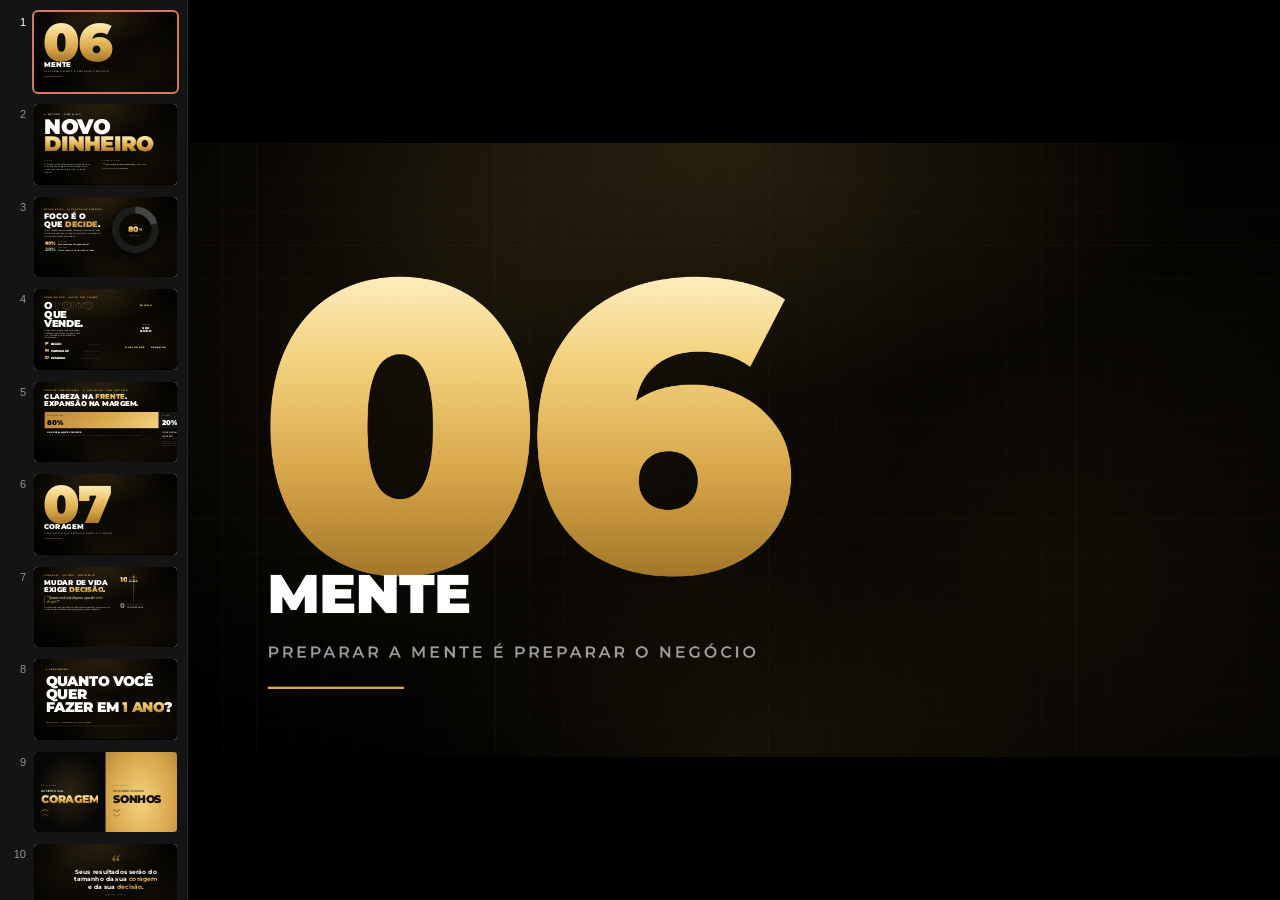
==== commit a8169d90: "feat: remove logos do deck (MM + RT) e reorganiza slides centrais - Limpeza HTML: 80 chromes + 1 loc" ====
--- a/Modo Mentor - Bloco Mente e Coragem.html
+++ b/Modo Mentor - Bloco Mente e Coragem.html
@@ -7,6 +7,7 @@
   <link rel="stylesheet" href="colors_and_type.css">
   <link rel="stylesheet" href="base-styles.css">
   <link rel="stylesheet" href="extra-styles.css">
+  <link rel="stylesheet" href="no-logos-fallback.css">
   <script src="deck-stage.js"></script>
 </head>
 <body>
@@ -24,10 +25,6 @@
       <h2 class="label">MENTE</h2>
       <div class="sub">PREPARAR A MENTE É PREPARAR O NEGÓCIO</div>
       <div class="rule"></div>
-    </div>
-    <div class="chrome">
-      <img class="chrome-mm" src="assets/logo-modo-mentor-transparent.png" alt="Modo Mentor">
-      <img class="chrome-rt" src="assets/logo-rt-transparent.png" alt="RT">
     </div>
   </section>
 
@@ -58,10 +55,6 @@
           </div>
         </div>
       </div>
-    </div>
-    <div class="chrome">
-      <img class="chrome-mm" src="assets/logo-modo-mentor-transparent.png" alt="Modo Mentor">
-      <img class="chrome-rt" src="assets/logo-rt-transparent.png" alt="RT">
     </div>
   </section>
 
@@ -131,10 +124,6 @@
           <span class="tag">PRINCIPAL</span>
         </div>
       </div>
-    </div>
-    <div class="chrome">
-      <img class="chrome-mm" src="assets/logo-modo-mentor-transparent.png" alt="Modo Mentor">
-      <img class="chrome-rt" src="assets/logo-rt-transparent.png" alt="RT">
     </div>
   </section>
 
@@ -218,10 +207,6 @@
         </div>
       </div>
     </div>
-    <div class="chrome">
-      <img class="chrome-mm" src="assets/logo-modo-mentor-transparent.png" alt="Modo Mentor">
-      <img class="chrome-rt" src="assets/logo-rt-transparent.png" alt="RT">
-    </div>
   </section>
 
   <!-- ============================================================
@@ -254,10 +239,6 @@
         </div>
       </div>
     </div>
-    <div class="chrome">
-      <img class="chrome-mm" src="assets/logo-modo-mentor-transparent.png" alt="Modo Mentor">
-      <img class="chrome-rt" src="assets/logo-rt-transparent.png" alt="RT">
-    </div>
   </section>
 
   <!-- ============================================================
@@ -271,10 +252,6 @@
       <h2 class="label">CORAGEM</h2>
       <div class="sub">DECISÃO É O QUE SEPARA A ANTES E O DEPOIS</div>
       <div class="rule"></div>
-    </div>
-    <div class="chrome">
-      <img class="chrome-mm" src="assets/logo-modo-mentor-transparent.png" alt="Modo Mentor">
-      <img class="chrome-rt" src="assets/logo-rt-transparent.png" alt="RT">
     </div>
   </section>
 
@@ -310,10 +287,6 @@
         </div>
       </div>
     </div>
-    <div class="chrome">
-      <img class="chrome-mm" src="assets/logo-modo-mentor-transparent.png" alt="Modo Mentor">
-      <img class="chrome-rt" src="assets/logo-rt-transparent.png" alt="RT">
-    </div>
   </section>
 
   <!-- ============================================================
@@ -334,10 +307,6 @@
         <div class="line"></div>
         <div class="line short"></div>
       </div>
-    </div>
-    <div class="chrome">
-      <img class="chrome-mm" src="assets/logo-modo-mentor-transparent.png" alt="Modo Mentor">
-      <img class="chrome-rt" src="assets/logo-rt-transparent.png" alt="RT">
     </div>
   </section>
 
@@ -374,10 +343,6 @@
       </div>
       <div class="divider"></div>
     </div>
-    <div class="chrome">
-      <img class="chrome-mm" src="assets/logo-modo-mentor-transparent.png" alt="Modo Mentor">
-      <img class="chrome-rt" src="assets/logo-rt-transparent.png" alt="RT">
-    </div>
   </section>
 
   <!-- ============================================================
@@ -391,10 +356,6 @@
       <blockquote>Seus resultados serão do<br>tamanho da sua <span class="gold">coragem</span><br>e da sua <span class="gold">decisão</span>.</blockquote>
       <div class="attr">RODRIGO THOMAZ</div>
     </div>
-    <div class="chrome">
-      <img class="chrome-mm" src="assets/logo-modo-mentor-transparent.png" alt="Modo Mentor">
-      <img class="chrome-rt" src="assets/logo-rt-transparent.png" alt="RT">
-    </div>
   </section>
 
 </deck-stage>
--- a/no-logos-fallback.css
+++ b/no-logos-fallback.css
@@ -0,0 +1,180 @@
+/* ============================================================
+   no-logos-fallback.css
+   Recompõe visualmente os slides cujo elemento central era um
+   logo. Mantém estética premium: preto · gold · linhas finas ·
+   tipografia Montserrat heavy uppercase.
+
+   Sempre carregado DEPOIS de base-styles.css e extra-styles.css
+   pra garantir prioridade na cascata.
+   ============================================================ */
+
+/* -- Defesa: caso algum logo escape do clean-up do HTML, esconde
+   via display:none ao invés de quebrar layout. */
+.chrome,
+.chrome-mm,
+.chrome-rt,
+img[src*="logo-modo-mentor"],
+img[src*="logo-rt"] {
+  display: none !important;
+}
+
+
+/* ============================================================
+   SLIDE COVER-LOGO (slide 02) — antes o lockup era o herói.
+   Agora a promise "MÉTODO · AUTORIDADE · DIREÇÃO" assume o papel.
+   ============================================================ */
+
+.cover-logo .s-inner {
+  justify-content: center !important;
+  align-items: center !important;
+  text-align: center !important;
+  padding: 120px 160px !important;
+}
+
+.cover-logo .promise {
+  display: flex !important;
+  flex-direction: column !important;
+  align-items: center !important;
+  justify-content: center !important;
+  gap: 32px !important;
+  font-family: "Montserrat", "Helvetica Neue", Arial, sans-serif !important;
+  font-size: clamp(72px, 9vw, 144px) !important;
+  font-weight: 900 !important;
+  text-transform: uppercase !important;
+  letter-spacing: -0.005em !important;
+  line-height: 0.98 !important;
+  color: #ffffff !important;
+  position: relative;
+  width: auto;
+  max-width: none;
+}
+
+/* esconde os "·" originais — vamos usar linhas finas no lugar */
+.cover-logo .promise > .dot {
+  display: none !important;
+}
+
+.cover-logo .promise > span:not(.dot) {
+  display: block !important;
+  position: relative;
+}
+
+/* palavra do meio (AUTORIDADE) em gold gradient — único acento dourado */
+.cover-logo .promise > span:not(.dot):nth-of-type(2) {
+  background-image: linear-gradient(180deg, #f5e2b0 0%, #c9a35a 60%, #8f6f36 100%);
+  -webkit-background-clip: text;
+  background-clip: text;
+  color: transparent !important;
+}
+
+/* linha fina dourada entre as 3 palavras (1ª/2ª e 2ª/3ª) */
+.cover-logo .promise > span:not(.dot):not(:last-of-type)::after {
+  content: '';
+  display: block;
+  width: 96px;
+  height: 1px;
+  background: linear-gradient(90deg, transparent, rgba(201,163,90,0.55), transparent);
+  margin: 24px auto 0;
+}
+
+/* moldura editorial discreta: 2 linhas horizontais à distância */
+.cover-logo .s-inner::before,
+.cover-logo .s-inner::after {
+  content: '';
+  position: absolute;
+  left: 50%;
+  transform: translateX(-50%);
+  width: 32%;
+  height: 1px;
+  background: linear-gradient(90deg, transparent, rgba(201,163,90,0.32), transparent);
+  pointer-events: none;
+}
+.cover-logo .s-inner::before { top: 18%; }
+.cover-logo .s-inner::after  { bottom: 18%; }
+
+
+/* ============================================================
+   SLIDE COVER-PHOTO (slide 01) — chrome MM gigante (200px) saiu
+   do canto top-right. Pra não deixar vazio: linha vertical
+   dourada fina + ajuste do eyebrow/headline pra centralizar
+   visualmente sem o peso do logo.
+   ============================================================ */
+
+.cover-photo::after {
+  content: '';
+  position: absolute;
+  top: 60px;
+  right: 100px;
+  width: 1px;
+  height: 200px;
+  background: linear-gradient(180deg, transparent, rgba(201,163,90,0.45), transparent);
+  z-index: 5;
+  pointer-events: none;
+}
+
+
+/* ============================================================
+   SLIDE THANKS (último) — logo central removido.
+   "Obrigado." vira herói absoluto, linha dourada divisória,
+   signoff "RODRIGO THOMAZ" como assinatura editorial.
+   ============================================================ */
+
+.thanks .s-inner {
+  display: flex !important;
+  flex-direction: column !important;
+  align-items: center !important;
+  justify-content: center !important;
+  gap: 56px !important;
+  padding: 120px 140px !important;
+  text-align: center;
+}
+
+.thanks h2,
+.thanks h2.gold {
+  font-family: "Montserrat", "Helvetica Neue", Arial, sans-serif !important;
+  font-size: clamp(160px, 18vw, 280px) !important;
+  font-weight: 900 !important;
+  letter-spacing: -0.015em !important;
+  line-height: 0.95 !important;
+  margin: 0 !important;
+  background-image: linear-gradient(180deg, #f5e2b0 0%, #c9a35a 55%, #8f6f36 100%);
+  -webkit-background-clip: text;
+  background-clip: text;
+  color: transparent !important;
+  text-transform: none !important;
+}
+
+/* linha dourada divisória entre "Obrigado." e o signoff */
+.thanks .signoff {
+  position: relative;
+  font-family: "Montserrat", sans-serif !important;
+  font-size: 16px !important;
+  font-weight: 600 !important;
+  letter-spacing: 0.32em !important;
+  text-transform: uppercase !important;
+  color: rgba(255,255,255,0.78) !important;
+  padding-top: 48px;
+}
+
+.thanks .signoff::before {
+  content: '';
+  position: absolute;
+  top: 0;
+  left: 50%;
+  transform: translateX(-50%);
+  width: 200px;
+  height: 1px;
+  background: linear-gradient(90deg, transparent, rgba(201,163,90,0.55), transparent);
+}
+
+
+/* ============================================================
+   PROTEÇÃO GERAL — qualquer ::before/::after gerado de
+   slot-imagem que apontasse pra logo (caso o componente
+   image-slot faça algo assim em runtime).
+   ============================================================ */
+
+image-slot[src*="logo-modo-mentor"],
+image-slot[src*="logo-rt"] {
+  display: none !important;
+}
